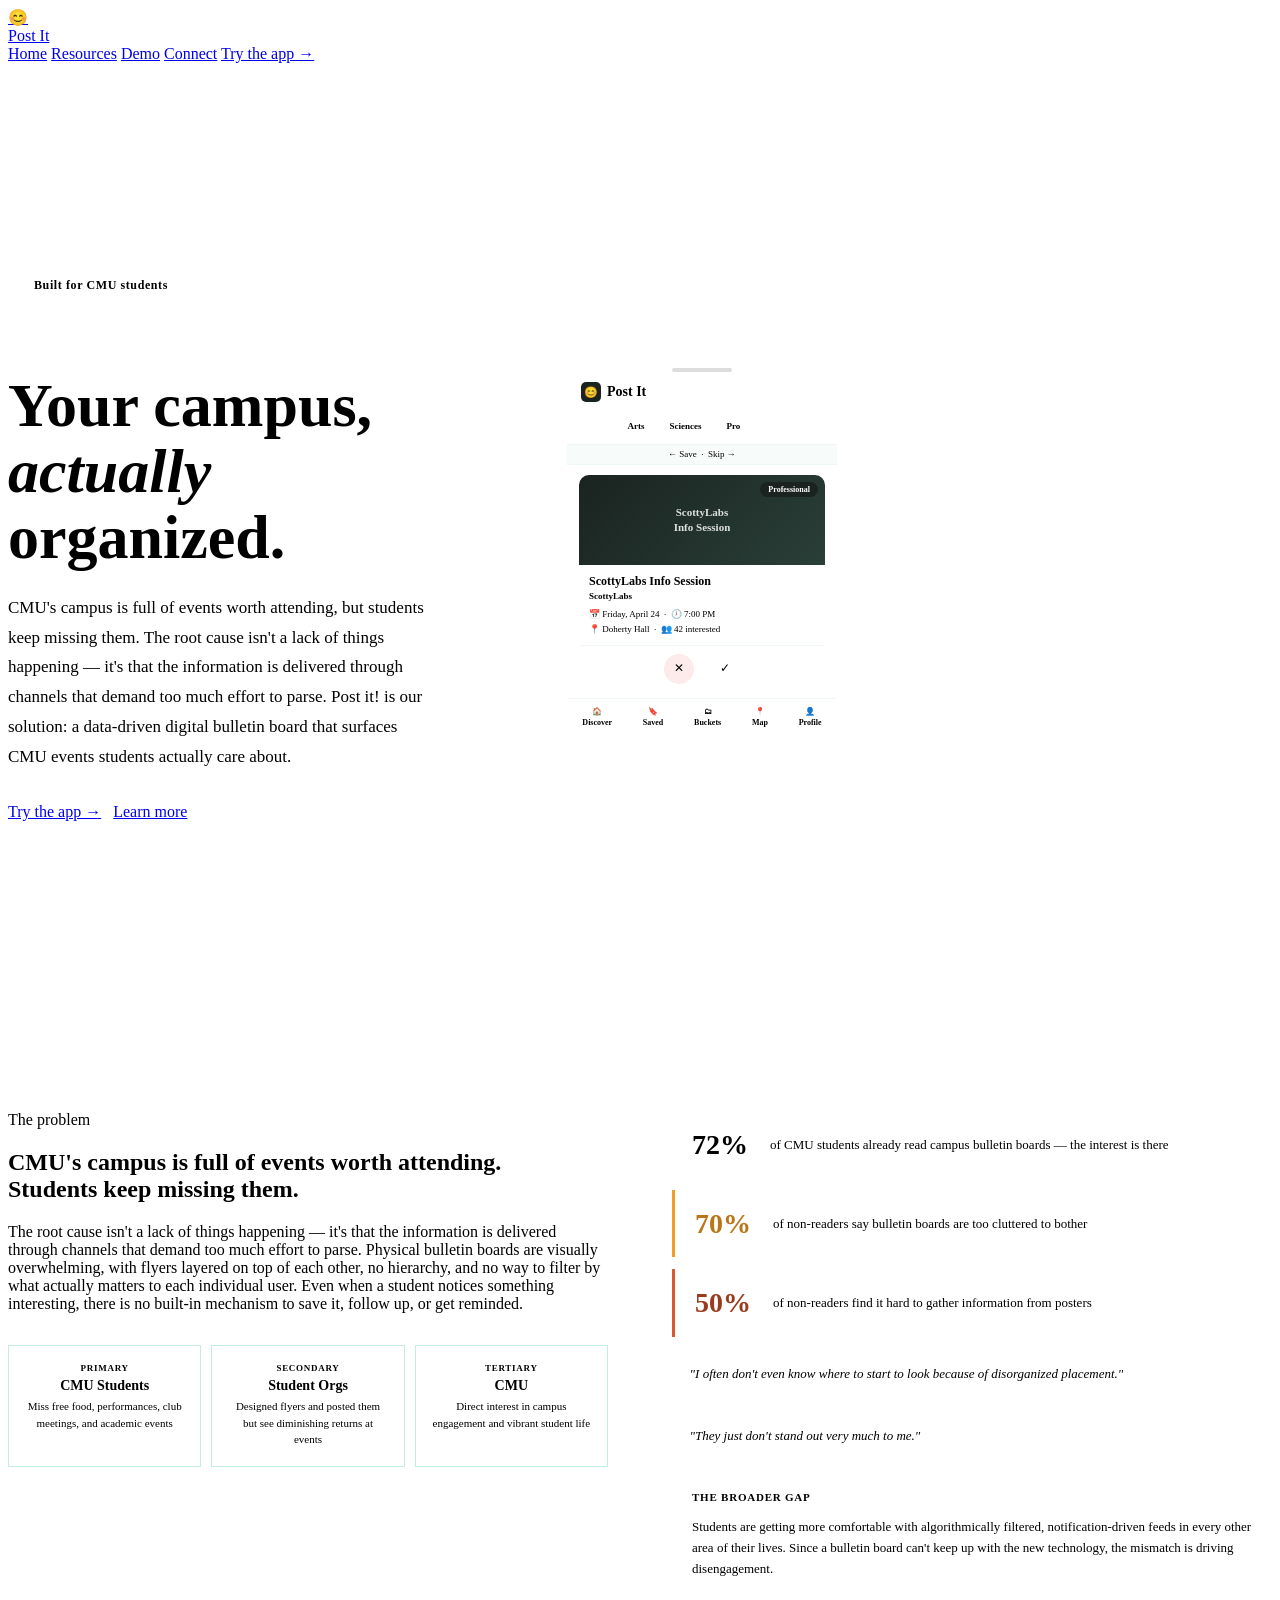
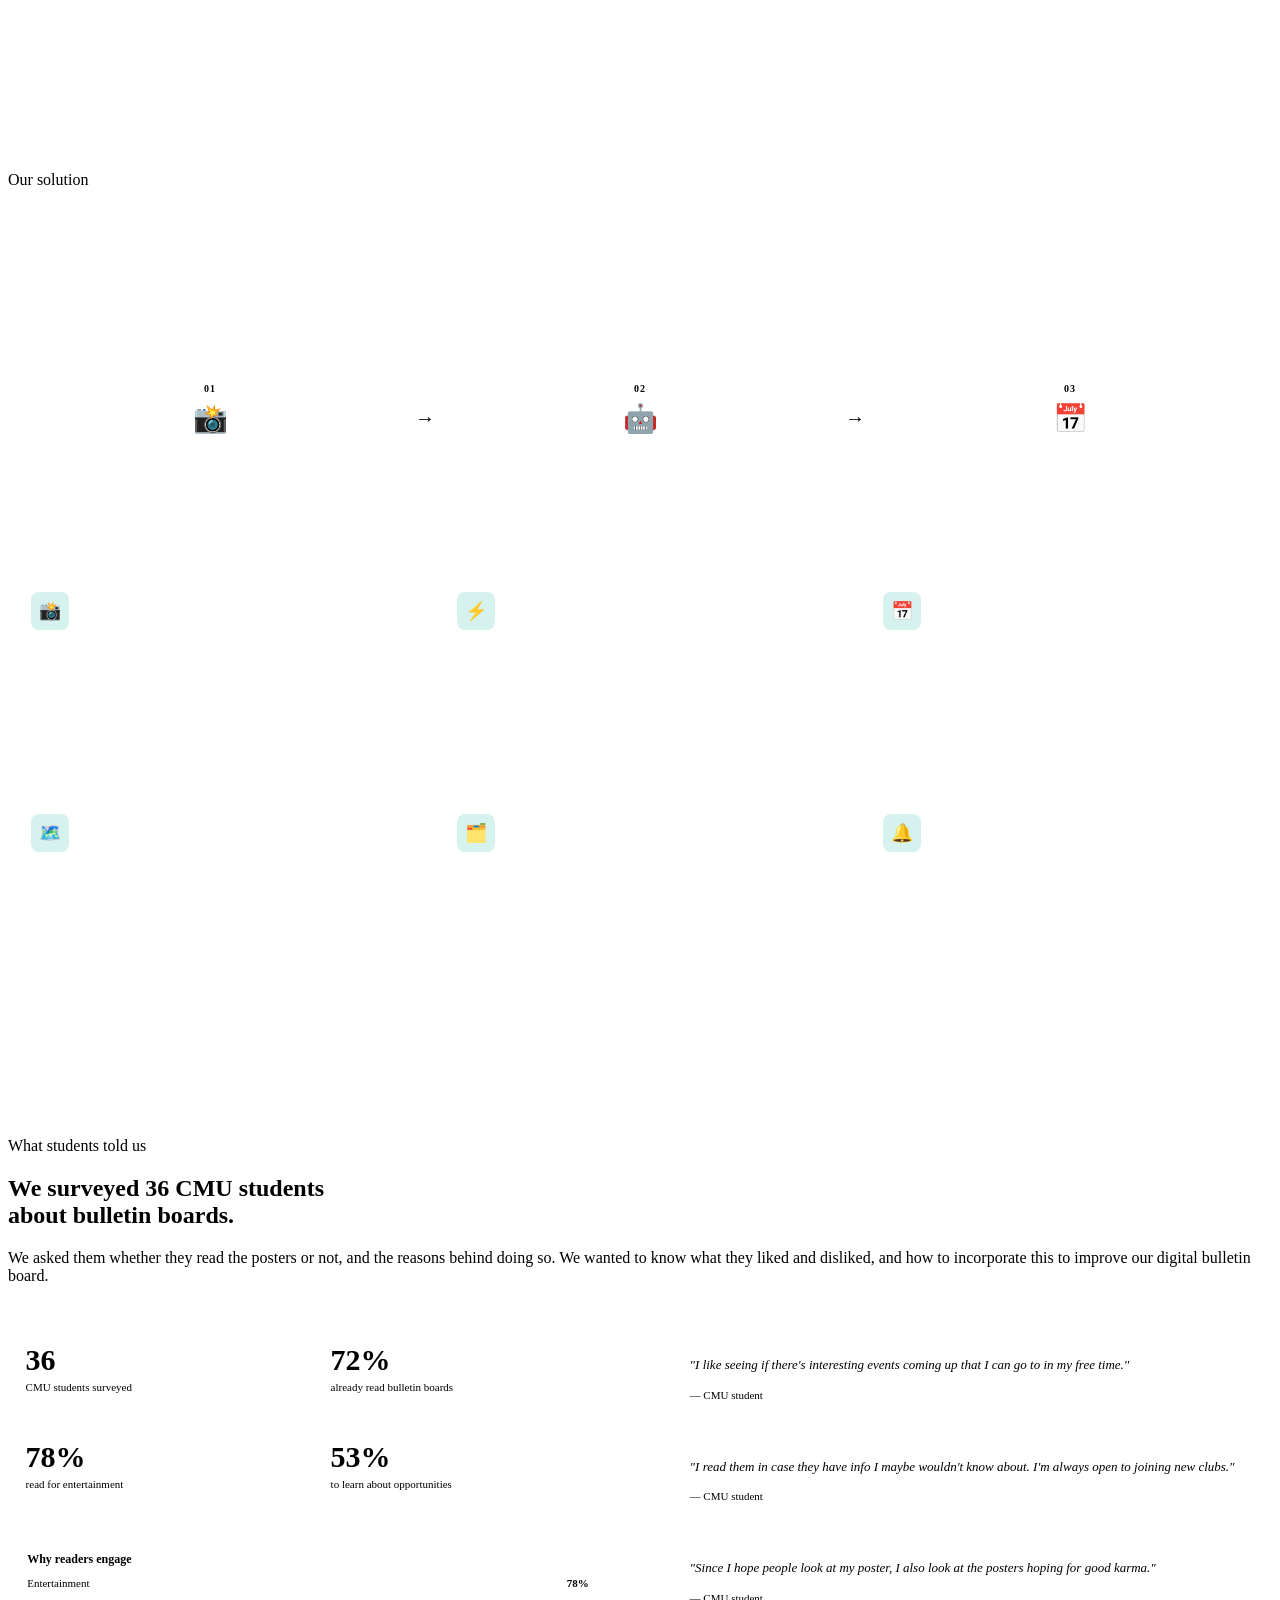
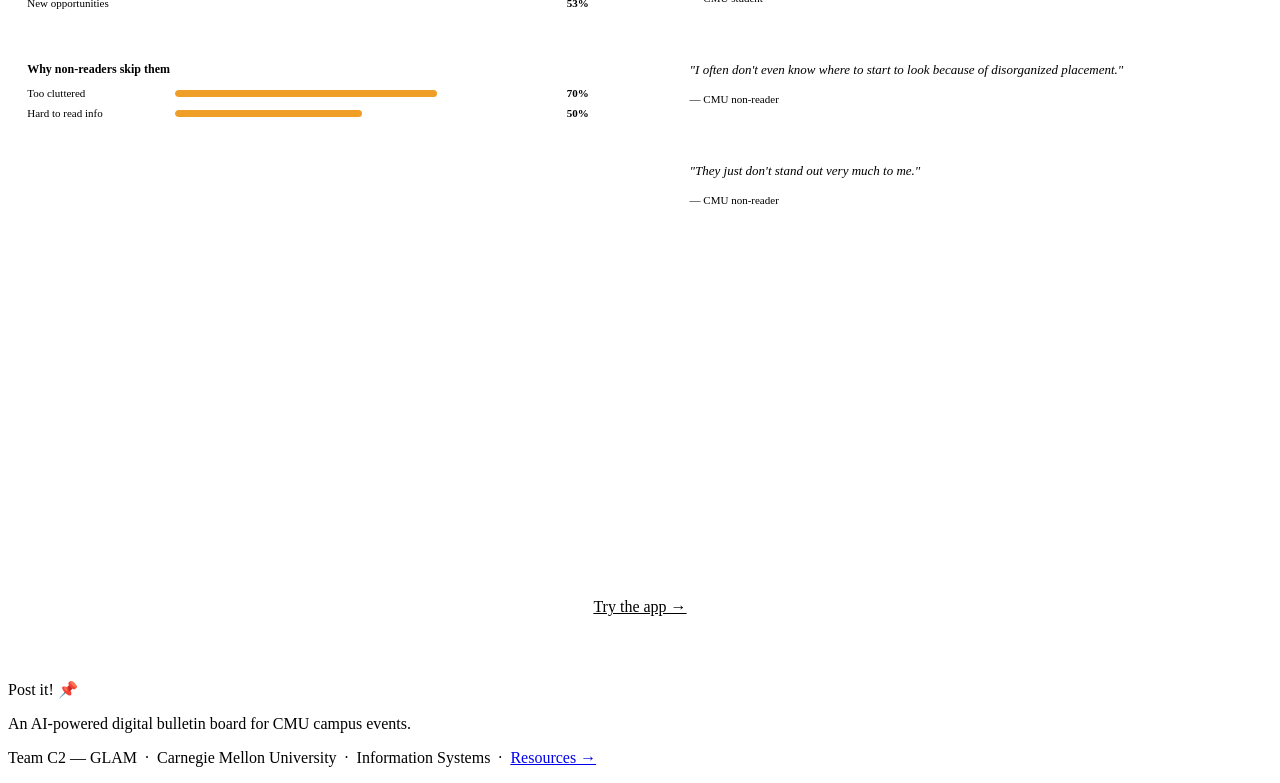
==== index.html @ 8b3ae2ce "Add files via upload" ====
<!DOCTYPE html>
<html lang="en">
<head>
<meta charset="UTF-8">
<meta name="viewport" content="width=device-width, initial-scale=1.0">
<title>Post it! — CMU's AI-Powered Event Board</title>
<link rel="stylesheet" href="css/style.css">
<style>
/* ── HERO ── */
#hero {
  min-height: calc(100vh - 60px);
  display: flex; align-items: center;
  background: var(--white);
  border-bottom: 1px solid var(--border);
  padding: 4rem 0;
}
.hero-layout {
  display: grid;
  grid-template-columns: 1fr 1fr;
  gap: 4rem; align-items: center;
}
.hero-tag {
  display: inline-flex; align-items: center; gap: 7px;
  background: var(--teal-light); color: var(--teal-dark);
  font-size: 12px; font-weight: 600; letter-spacing: 0.05em;
  padding: 5px 13px; border-radius: 20px; margin-bottom: 1.5rem;
}
.hero-tag-dot {
  width: 6px; height: 6px; border-radius: 50%;
  background: var(--teal);
  animation: pulse 2s ease infinite;
}
@keyframes pulse { 0%,100%{opacity:1;transform:scale(1)} 50%{opacity:0.5;transform:scale(0.7)} }
.hero-h1 {
  font-family: 'Fraunces', serif;
  font-size: clamp(38px, 5vw, 62px);
  font-weight: 800; line-height: 1.06;
  color: var(--ink); margin-bottom: 1.4rem;
}
.hero-h1 .accent { color: var(--teal); font-style: italic; }
.hero-desc {
  font-size: 17px; color: var(--ink-light);
  line-height: 1.75; margin-bottom: 2rem; max-width: 420px;
}
.hero-btns { display: flex; gap: 12px; flex-wrap: wrap; }

/* phone mockup */
.hero-phone-wrap { display: flex; justify-content: center; align-items: center; }
.hero-phone {
  width: 270px;
  background: var(--white);
  border-radius: var(--r-phone);
  border: 2px solid var(--border);
  box-shadow: var(--shadow-lg);
  overflow: hidden;
  animation: float 4s ease-in-out infinite;
}
@keyframes float { 0%,100%{transform:translateY(0)} 50%{transform:translateY(-10px)} }
.hp-topbar {
  background: var(--white);
  border-bottom: 1px solid #f0f6f3;
  padding: 12px 14px 0;
}
.hp-notch { width: 60px; height: 4px; background: #ddd; border-radius: 2px; margin: 0 auto 10px; }
.hp-nav { display: flex; align-items: center; justify-content: space-between; padding-bottom: 8px; }
.hp-logo { display: flex; align-items: center; gap: 6px; font-family: 'Fraunces', serif; font-size: 14px; font-weight: 700; color: var(--ink); }
.hp-logo-sq { width: 20px; height: 20px; border-radius: 5px; background: #1a2320; display: flex; align-items: center; justify-content: center; font-size: 11px; }
.hp-create { background: var(--teal); color: #fff; font-size: 9px; font-weight: 700; padding: 4px 9px; border-radius: 6px; }
.hp-cats { display: flex; gap: 5px; padding: 7px 0 9px; overflow: hidden; }
.hp-cat { font-size: 9px; font-weight: 600; padding: 4px 10px; border-radius: 20px; white-space: nowrap; }
.hp-cat.on { background: var(--teal); color: #fff; }
.hp-cat.off { background: var(--white); color: var(--ink-mid); border: 1.5px solid var(--border); }
.hp-swipe-hint { text-align: center; font-size: 9px; color: var(--teal); font-weight: 500; padding: 4px 0 5px; background: #f7fcfa; border-bottom: 1px solid #edf7f3; }
.hp-body { padding: 10px 12px 6px; }
.hp-card {
  border: 1.5px solid var(--teal); border-radius: 10px; overflow: hidden;
}
.hp-card-img {
  height: 90px;
  background: linear-gradient(135deg, #1a2320 0%, #2a3f38 100%);
  display: flex; align-items: center; justify-content: center;
  position: relative;
}
.hp-card-img-text { font-family: 'Fraunces', serif; font-size: 11px; font-weight: 700; color: rgba(255,255,255,0.85); text-align: center; line-height: 1.4; }
.hp-badge { position: absolute; top: 7px; right: 7px; background: #1a2320; color: #fff; font-size: 8px; font-weight: 700; padding: 3px 8px; border-radius: 20px; }
.hp-card-body { padding: 9px 10px; }
.hp-card-title { font-family: 'Fraunces', serif; font-size: 12px; font-weight: 700; color: var(--ink); }
.hp-card-org { font-size: 9px; color: var(--teal); font-weight: 600; margin: 2px 0 6px; }
.hp-card-meta { font-size: 9px; color: var(--ink-light); line-height: 1.6; }
.hp-card-actions { display: flex; justify-content: center; gap: 16px; padding: 8px; border-top: 1px solid #f0f6f3; }
.hp-x { width: 30px; height: 30px; border-radius: 50%; background: #fdeaea; display: flex; align-items: center; justify-content: center; font-size: 12px; }
.hp-check { width: 30px; height: 30px; border-radius: 50%; border: 2px solid var(--teal); display: flex; align-items: center; justify-content: center; font-size: 12px; color: var(--teal); }
.hp-bottom { display: flex; justify-content: space-around; padding: 8px 0 11px; border-top: 1px solid #f0f6f3; }
.hp-nav-item { display: flex; flex-direction: column; align-items: center; gap: 2px; font-size: 8px; font-weight: 600; color: var(--ink-light); }
.hp-nav-item.on { color: var(--teal); }

/* ── PROBLEM SECTION ── */
#problem { background: var(--bg); padding: 5rem 0; border-top: 1px solid var(--border); }
.problem-narrative { display: grid; grid-template-columns: 1fr 1fr; gap: 4rem; align-items: start; }
.problem-text {}
.problem-text .section-sub { margin-bottom: 2rem; }
.problem-visual { display: flex; flex-direction: column; gap: 12px; }
.prob-stat-card {
  background: var(--white); border: 1px solid var(--border);
  border-radius: var(--r-card); padding: 1.1rem 1.25rem;
  display: flex; align-items: center; gap: 14px;
  box-shadow: var(--shadow);
}
.prob-stat-card.warning { border-left: 3px solid #ef9f27; }
.prob-stat-card.danger { border-left: 3px solid #d85a30; }
.prob-stat-card.ok { border-left: 3px solid var(--teal); }
.prob-num { font-family: 'Fraunces', serif; font-size: 28px; font-weight: 800; color: var(--ink); flex-shrink: 0; width: 64px; }
.prob-num.teal { color: var(--teal); }
.prob-num.amber { color: #ba7517; }
.prob-num.coral { color: #993c1d; }
.prob-label { font-size: 13px; color: var(--ink-mid); line-height: 1.5; }
.prob-quote {
  background: var(--teal-light);
  border-left: 3px solid var(--teal);
  border-radius: 0 var(--r-md) var(--r-md) 0;
  padding: 0.9rem 1.1rem;
  font-size: 13px; color: var(--teal-deeper);
  font-style: italic; line-height: 1.65;
}
.stakeholders { display: grid; grid-template-columns: repeat(3,1fr); gap: 10px; margin-top: 2.5rem; }
.stk-card {
  background: var(--teal-light); border: 1px solid #c3ede0;
  border-radius: var(--r-card); padding: 1.1rem 1rem; text-align: center;
}
.stk-label { font-size: 9px; font-weight: 700; text-transform: uppercase; letter-spacing: 0.08em; color: var(--teal); margin-bottom: 5px; }
.stk-name { font-family: 'Fraunces', serif; font-size: 14px; font-weight: 700; color: var(--teal-dark); margin-bottom: 4px; }
.stk-desc { font-size: 11px; color: var(--ink-light); line-height: 1.5; }

/* how it works flow */
.how-flow {
  display: flex; align-items: flex-start; gap: 0;
  margin: 2.5rem 0 2rem;
  background: rgba(255,255,255,0.06);
  border: 1px solid rgba(255,255,255,0.1);
  border-radius: var(--r-card); overflow: hidden;
}
.how-step {
  flex: 1; padding: 1.5rem 1.25rem; text-align: center;
}
.how-step-num {
  font-size: 10px; font-weight: 700; letter-spacing: 0.1em;
  color: var(--teal-mid); margin-bottom: 8px;
}
.how-step-icon { font-size: 28px; margin-bottom: 8px; }
.how-step-title {
  font-family: 'Fraunces', serif; font-size: 14px;
  font-weight: 700; color: #fff; margin-bottom: 6px;
}
.how-step-desc { font-size: 12px; color: rgba(255,255,255,0.45); line-height: 1.6; }
.how-arrow {
  font-size: 20px; color: var(--teal-mid);
  display: flex; align-items: center; padding: 0 4px;
  margin-top: 3rem;
}


#solution { background: var(--ink); padding: 5rem 0; }
#solution .section-title { color: #fff; }
#solution .section-sub { color: rgba(255,255,255,0.5); }
#solution .eyebrow { color: var(--teal-mid); }
#solution .eyebrow-pip { background: var(--teal-mid); }
.features-grid { display: grid; grid-template-columns: repeat(3,1fr); gap: 14px; margin-top: 2.5rem; }
.feat-card {
  background: rgba(255,255,255,0.05);
  border: 1px solid rgba(255,255,255,0.09);
  border-radius: var(--r-card); padding: 1.4rem;
  transition: background 0.2s, border-color 0.2s;
}
.feat-card:hover { background: rgba(24,181,160,0.1); border-color: rgba(24,181,160,0.35); }
.feat-icon {
  width: 38px; height: 38px; border-radius: 8px;
  background: rgba(24,181,160,0.18);
  display: flex; align-items: center; justify-content: center;
  margin-bottom: 1rem; font-size: 18px;
}
.feat-card h3 { font-family: 'Fraunces', serif; font-size: 15px; font-weight: 700; color: #fff; margin-bottom: 6px; }
.feat-card p { font-size: 13px; color: rgba(255,255,255,0.45); line-height: 1.65; }

/* ── SURVEY SECTION ── */
#survey { background: var(--white); padding: 5rem 0; border-top: 1px solid var(--border); }
.survey-grid { display: grid; grid-template-columns: 1fr 1fr; gap: 4rem; align-items: start; }
.stat-grid { display: grid; grid-template-columns: 1fr 1fr; gap: 10px; margin-bottom: 1.5rem; }
.s-stat { background: var(--bg); border-radius: var(--r-card); padding: 1.1rem; border: 1px solid var(--border); }
.s-stat-num { font-family: 'Fraunces', serif; font-size: 30px; font-weight: 800; color: var(--teal); }
.s-stat-label { font-size: 11px; color: var(--ink-light); margin-top: 3px; line-height: 1.4; }
.bar-block { background: var(--white); border: 1px solid var(--border); border-radius: var(--r-card); padding: 1.1rem 1.2rem; margin-bottom: 10px; }
.bar-title { font-size: 12px; font-weight: 600; color: var(--ink); margin-bottom: 10px; }
.bar-row { display: flex; align-items: center; gap: 8px; margin-bottom: 8px; }
.bar-label { font-size: 11px; color: var(--ink-mid); width: 140px; flex-shrink: 0; }
.bar-track { flex: 1; height: 7px; background: var(--bg); border-radius: 4px; overflow: hidden; }
.bar-fill { height: 100%; background: var(--teal); border-radius: 4px; }
.bar-fill.amber { background: #ef9f27; }
.bar-pct { font-size: 11px; font-weight: 600; color: var(--ink); width: 32px; text-align: right; }
.survey-quotes { display: flex; flex-direction: column; gap: 10px; }
.sq { background: var(--bg); border-radius: var(--r-card); padding: 1rem 1.1rem; border: 1px solid var(--border); }
.sq p { font-size: 13px; color: var(--ink-mid); line-height: 1.65; font-style: italic; }
.sq cite { display: block; margin-top: 6px; font-size: 11px; color: var(--ink-light); font-style: normal; }

/* ── GOAL SECTION ── */
#goal { background: var(--teal); padding: 4rem 0; }
#goal .section-title { color: #fff; }
#goal p { font-size: 17px; color: rgba(255,255,255,0.8); line-height: 1.75; max-width: 620px; margin: 0 auto; text-align: center; }
#goal .eyebrow { color: rgba(255,255,255,0.6); }
#goal .eyebrow-pip { background: rgba(255,255,255,0.6); }
.goal-inner { text-align: center; }
.goal-inner .section-title { margin-bottom: 16px; }

@media (max-width: 768px) {
  .hero-layout, .problem-narrative, .survey-grid { grid-template-columns: 1fr; }
  .features-grid { grid-template-columns: 1fr 1fr; }
  .stakeholders { grid-template-columns: 1fr; }
  .hero-phone-wrap { display: none; }
}
</style>
</head>
<body>

<nav>
  <a href="index.html" class="nav-brand">
    <div class="nav-logo">😊</div>
    Post It
  </a>
  <div class="nav-links">
    <a href="index.html">Home</a>
    <a href="resources.html">Resources</a>
    <a href="demo.html">Demo</a>
    <a href="connect.html">Connect</a>
    <a href="demo.html" class="nav-cta">Try the app →</a>
  </div>
</nav>

<!-- HERO -->
<section id="hero">
  <div class="container">
    <div class="hero-layout">
      <div class="reveal">
        <div class="hero-tag"><div class="hero-tag-dot"></div>Built for CMU students</div>
        <h1 class="hero-h1">Your campus,<br><span class="accent">actually</span><br>organized.</h1>
        <p class="hero-desc">CMU's campus is full of events worth attending, but students keep missing them. The root cause isn't a lack of things happening — it's that the information is delivered through channels that demand too much effort to parse. Post it! is our solution: a data-driven digital bulletin board that surfaces CMU events students actually care about.</p>
        <div class="hero-btns">
          <a href="demo.html" class="btn-primary">Try the app →</a>
          <a href="#problem" class="btn-secondary">Learn more</a>
        </div>
      </div>
      <div class="hero-phone-wrap reveal">
        <div class="hero-phone">
          <div class="hp-topbar">
            <div class="hp-notch"></div>
            <div class="hp-nav">
              <div class="hp-logo"><div class="hp-logo-sq">😊</div>Post It</div>
              <div class="hp-create">+ Create</div>
            </div>
            <div class="hp-cats">
              <div class="hp-cat on">All</div>
              <div class="hp-cat off">Arts</div>
              <div class="hp-cat off">Sciences</div>
              <div class="hp-cat off">Pro</div>
            </div>
          </div>
          <div class="hp-swipe-hint">← Save &nbsp;·&nbsp; Skip →</div>
          <div class="hp-body">
            <div class="hp-card">
              <div class="hp-card-img">
                <div class="hp-card-img-text">ScottyLabs<br>Info Session</div>
                <div class="hp-badge">Professional</div>
              </div>
              <div class="hp-card-body">
                <div class="hp-card-title">ScottyLabs Info Session</div>
                <div class="hp-card-org">ScottyLabs</div>
                <div class="hp-card-meta">📅 Friday, April 24 &nbsp;·&nbsp; 🕖 7:00 PM<br>📍 Doherty Hall &nbsp;·&nbsp; 👥 42 interested</div>
              </div>
              <div class="hp-card-actions">
                <div class="hp-x">✕</div>
                <div class="hp-check">✓</div>
              </div>
            </div>
          </div>
          <div class="hp-bottom">
            <div class="hp-nav-item on">🏠<span>Discover</span></div>
            <div class="hp-nav-item">🔖<span>Saved</span></div>
            <div class="hp-nav-item">🗂<span>Buckets</span></div>
            <div class="hp-nav-item">📍<span>Map</span></div>
            <div class="hp-nav-item">👤<span>Profile</span></div>
          </div>
        </div>
      </div>
    </div>
  </div>
</section>

<!-- PROBLEM -->
<section id="problem">
  <div class="container">
    <div class="problem-narrative reveal">
      <div class="problem-text">
        <div class="eyebrow"><div class="eyebrow-pip"></div>The problem</div>
        <h2 class="section-title">CMU's campus is full of events worth attending.<br>Students keep missing them.</h2>
        <p class="section-sub">The root cause isn't a lack of things happening — it's that the information is delivered through channels that demand too much effort to parse. Physical bulletin boards are visually overwhelming, with flyers layered on top of each other, no hierarchy, and no way to filter by what actually matters to each individual user. Even when a student notices something interesting, there is no built-in mechanism to save it, follow up, or get reminded.</p>
        <div class="stakeholders" style="margin-top:2rem">
          <div class="stk-card">
            <div class="stk-label">Primary</div>
            <div class="stk-name">CMU Students</div>
            <div class="stk-desc">Miss free food, performances, club meetings, and academic events</div>
          </div>
          <div class="stk-card">
            <div class="stk-label">Secondary</div>
            <div class="stk-name">Student Orgs</div>
            <div class="stk-desc">Designed flyers and posted them but see diminishing returns at events</div>
          </div>
          <div class="stk-card">
            <div class="stk-label">Tertiary</div>
            <div class="stk-name">CMU</div>
            <div class="stk-desc">Direct interest in campus engagement and vibrant student life</div>
          </div>
        </div>
      </div>
      <div class="problem-visual">
        <div class="prob-stat-card ok">
          <div class="prob-num teal">72%</div>
          <div class="prob-label">of CMU students already read campus bulletin boards — the interest is there</div>
        </div>
        <div class="prob-stat-card warning">
          <div class="prob-num amber">70%</div>
          <div class="prob-label">of non-readers say bulletin boards are too cluttered to bother</div>
        </div>
        <div class="prob-stat-card danger">
          <div class="prob-num coral">50%</div>
          <div class="prob-label">of non-readers find it hard to gather information from posters</div>
        </div>
        <div class="prob-quote">"I often don't even know where to start to look because of disorganized placement."</div>
        <div class="prob-quote">"They just don't stand out very much to me."</div>
        <div style="background:var(--white);border:1px solid var(--border);border-radius:var(--r-card);padding:1.1rem 1.25rem;box-shadow:var(--shadow)">
          <div style="font-size:11px;font-weight:600;text-transform:uppercase;letter-spacing:0.07em;color:var(--teal);margin-bottom:8px">The broader gap</div>
          <p style="font-size:13px;color:var(--ink-mid);line-height:1.65">Students are getting more comfortable with algorithmically filtered, notification-driven feeds in every other area of their lives. Since a bulletin board can't keep up with the new technology, the mismatch is driving disengagement.</p>
        </div>
      </div>
    </div>
  </div>
</section>

<!-- SOLUTION -->
<section id="solution">
  <div class="container">
    <div class="reveal">
      <div class="eyebrow"><div class="eyebrow-pip"></div>Our solution</div>
      <h2 class="section-title">A data-driven digital bulletin board<br>that bridges the gap.</h2>
      <p class="section-sub">Anyone can photograph a physical flyer or create a post in the app, and our AI extracts the key details automatically. Students can browse a filterable feed, save events, and sync everything to their Google Calendar. The information that was always there finally reaches the people who wanted it.</p>
    </div>

    <!-- HOW IT WORKS FLOW -->
    <div class="how-flow reveal">
      <div class="how-step">
        <div class="how-step-num">01</div>
        <div class="how-step-icon">📸</div>
        <div class="how-step-title">Photograph or post</div>
        <div class="how-step-desc">Anyone photographs a physical flyer or creates a post directly in the app</div>
      </div>
      <div class="how-arrow">→</div>
      <div class="how-step">
        <div class="how-step-num">02</div>
        <div class="how-step-icon">🤖</div>
        <div class="how-step-title">AI extracts details</div>
        <div class="how-step-desc">Event name, date, time, location, and tags like free food, arts, or academic — extracted automatically</div>
      </div>
      <div class="how-arrow">→</div>
      <div class="how-step">
        <div class="how-step-num">03</div>
        <div class="how-step-icon">📅</div>
        <div class="how-step-title">Browse, save & sync</div>
        <div class="how-step-desc">Students filter the feed, save events they care about, and sync to Google Calendar with reminders</div>
      </div>
    </div>

    <div class="features-grid reveal">
      <div class="feat-card">
        <div class="feat-icon">📸</div>
        <h3>Photograph any flyer</h3>
        <p>Snap a photo of any physical flyer. AI extracts the event name, date, time, location, and auto-tags it with categories like free food, arts, or academic.</p>
      </div>
      <div class="feat-card">
        <div class="feat-icon">⚡</div>
        <h3>Filterable feed</h3>
        <p>Browse clean standardized cards or original flyers. Filter by category, search by club name or hashtag, swipe to save.</p>
      </div>
      <div class="feat-card">
        <div class="feat-icon">📅</div>
        <h3>Google Calendar sync</h3>
        <p>Connect your Google Calendar and set personalized reminders — one week out, a few days before, or the morning of the event.</p>
      </div>
      <div class="feat-card">
        <div class="feat-icon">🗺️</div>
        <h3>Live campus map</h3>
        <p>See events plotted across CMU's campus in real time. Find what's happening near you right now or plan your week ahead.</p>
      </div>
      <div class="feat-card">
        <div class="feat-icon">🗂️</div>
        <h3>Event buckets</h3>
        <p>Create collaborative playlists of events and invite friends. When anyone in the bucket confirms, it shows up for everyone.</p>
      </div>
      <div class="feat-card">
        <div class="feat-icon">🔔</div>
        <h3>Follow organizations</h3>
        <p>Follow your favorite clubs and get notified every time they post a new event. Never miss an interest meeting again.</p>
      </div>
    </div>
  </div>
</section>

<!-- SURVEY -->
<section id="survey">
  <div class="container">
    <div class="reveal">
      <div class="eyebrow"><div class="eyebrow-pip"></div>What students told us</div>
      <h2 class="section-title">We surveyed 36 CMU students<br>about bulletin boards.</h2>
      <p class="section-sub" style="margin-bottom:2.5rem">We asked them whether they read the posters or not, and the reasons behind doing so. We wanted to know what they liked and disliked, and how to incorporate this to improve our digital bulletin board.</p>
    </div>
    <div class="survey-grid reveal">
      <div>
        <div class="stat-grid">
          <div class="s-stat"><div class="s-stat-num">36</div><div class="s-stat-label">CMU students surveyed</div></div>
          <div class="s-stat"><div class="s-stat-num">72%</div><div class="s-stat-label">already read bulletin boards</div></div>
          <div class="s-stat"><div class="s-stat-num">78%</div><div class="s-stat-label">read for entertainment</div></div>
          <div class="s-stat"><div class="s-stat-num">53%</div><div class="s-stat-label">to learn about opportunities</div></div>
        </div>
        <div class="bar-block">
          <div class="bar-title">Why readers engage</div>
          <div class="bar-row"><span class="bar-label">Entertainment</span><div class="bar-track"><div class="bar-fill" style="width:78%"></div></div><span class="bar-pct">78%</span></div>
          <div class="bar-row"><span class="bar-label">New opportunities</span><div class="bar-track"><div class="bar-fill" style="width:53%"></div></div><span class="bar-pct">53%</span></div>
        </div>
        <div class="bar-block">
          <div class="bar-title">Why non-readers skip them</div>
          <div class="bar-row"><span class="bar-label">Too cluttered</span><div class="bar-track"><div class="bar-fill amber" style="width:70%"></div></div><span class="bar-pct">70%</span></div>
          <div class="bar-row"><span class="bar-label">Hard to read info</span><div class="bar-track"><div class="bar-fill amber" style="width:50%"></div></div><span class="bar-pct">50%</span></div>
        </div>
      </div>
      <div class="survey-quotes">
        <div class="sq"><p>"I like seeing if there's interesting events coming up that I can go to in my free time."</p><cite>— CMU student</cite></div>
        <div class="sq"><p>"I read them in case they have info I maybe wouldn't know about. I'm always open to joining new clubs."</p><cite>— CMU student</cite></div>
        <div class="sq"><p>"Since I hope people look at my poster, I also look at the posters hoping for good karma."</p><cite>— CMU student</cite></div>
        <div class="sq"><p>"I often don't even know where to start to look because of disorganized placement."</p><cite>— CMU non-reader</cite></div>
        <div class="sq"><p>"They just don't stand out very much to me."</p><cite>— CMU non-reader</cite></div>
      </div>
    </div>
  </div>
</section>

<!-- GOAL -->
<section id="goal">
  <div class="container">
    <div class="goal-inner reveal">
      <div class="eyebrow" style="justify-content:center"><div class="eyebrow-pip"></div>The goal</div>
      <h2 class="section-title" style="color:#fff">Building a campus that feels alive.</h2>
      <p>By understanding why students miss events they would have loved, and removing the friction that stands between curiosity and showing up, Post it! aims to do more than digitize a bulletin board. Our goal is to make campus feel smaller and more connected — one event at a time. Let's post it into a community worth being part of.</p>
      <div style="margin-top:2rem">
        <a href="demo.html" class="btn-primary" style="background:#fff;color:var(--teal-dark);">Try the app →</a>
      </div>
    </div>
  </div>
</section>

<footer>
  <div class="foot-brand">Post it! 📌</div>
  <p>An AI-powered digital bulletin board for CMU campus events.</p>
  <p style="margin-top:6px">Team C2 — GLAM &nbsp;·&nbsp; Carnegie Mellon University &nbsp;·&nbsp; Information Systems &nbsp;·&nbsp; <a href="resources.html">Resources →</a></p>
</footer>

<script src="js/main.js"></script>
</body>
</html>
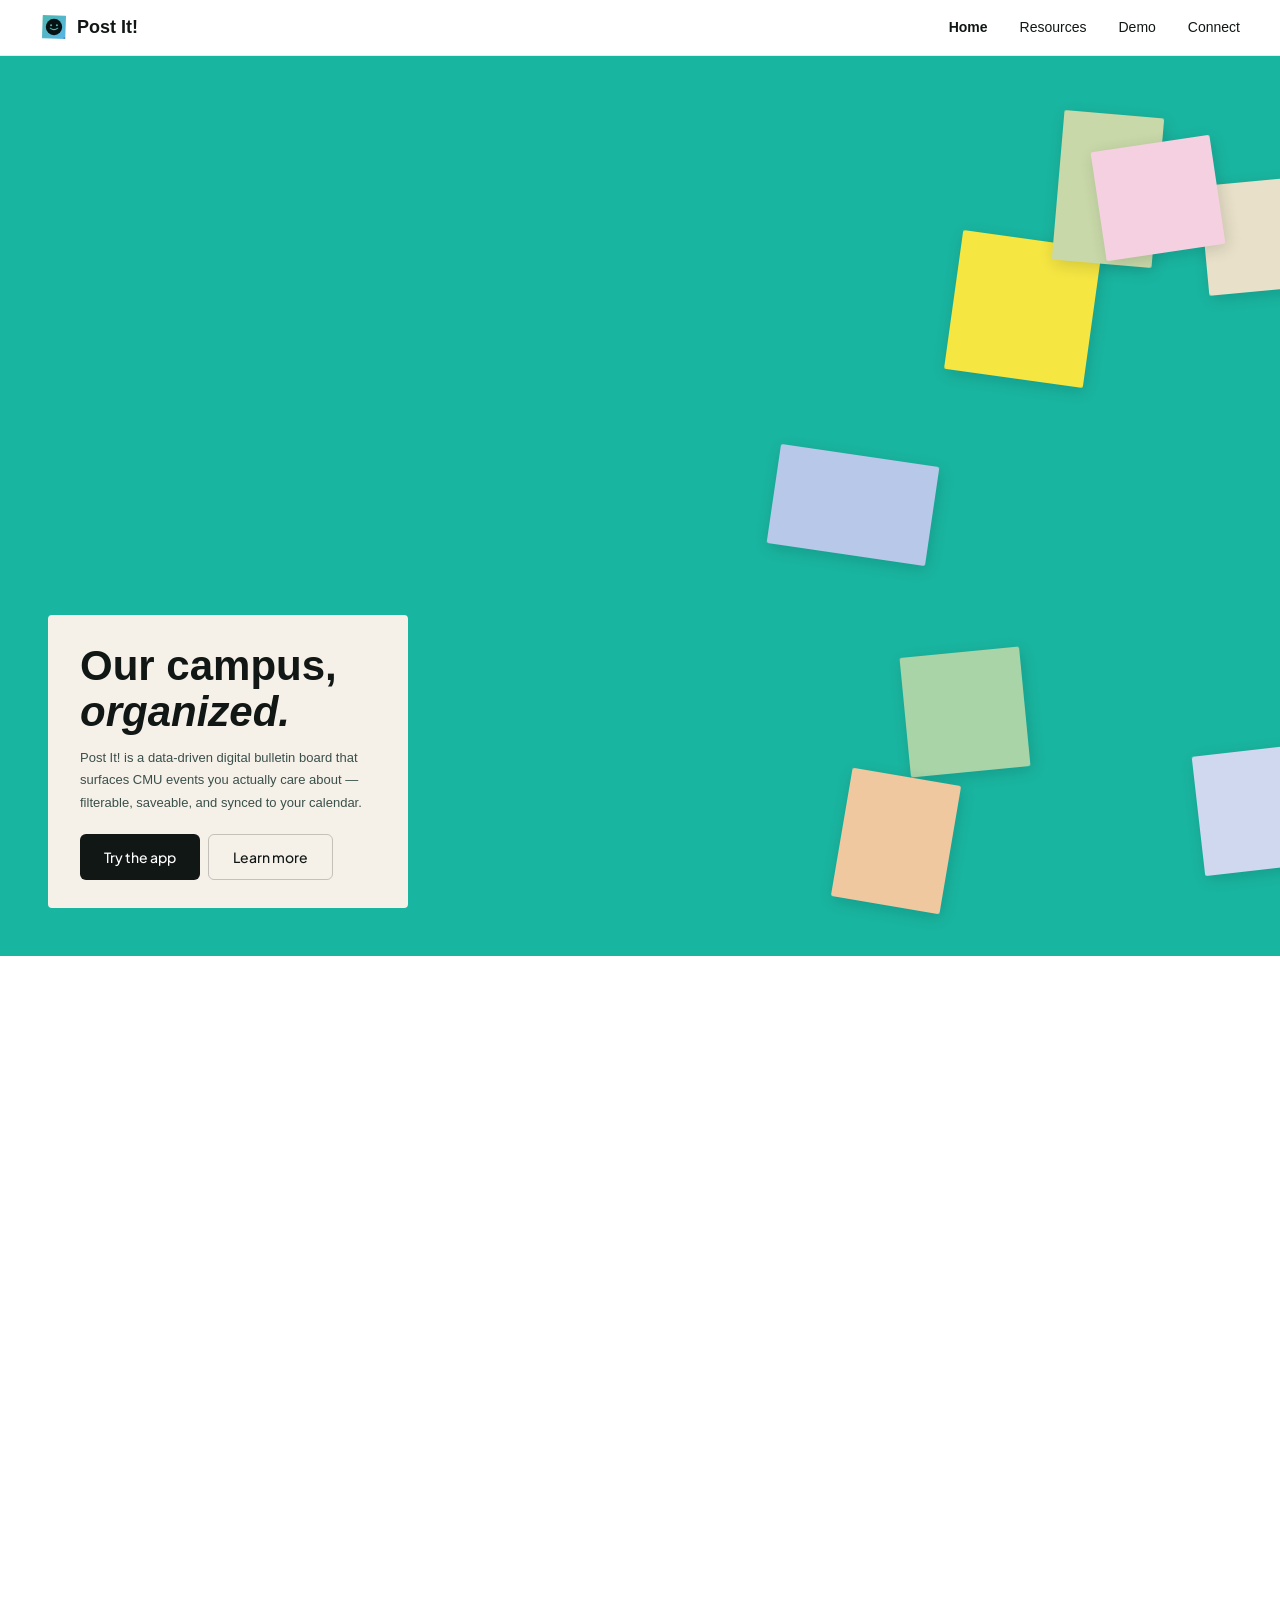
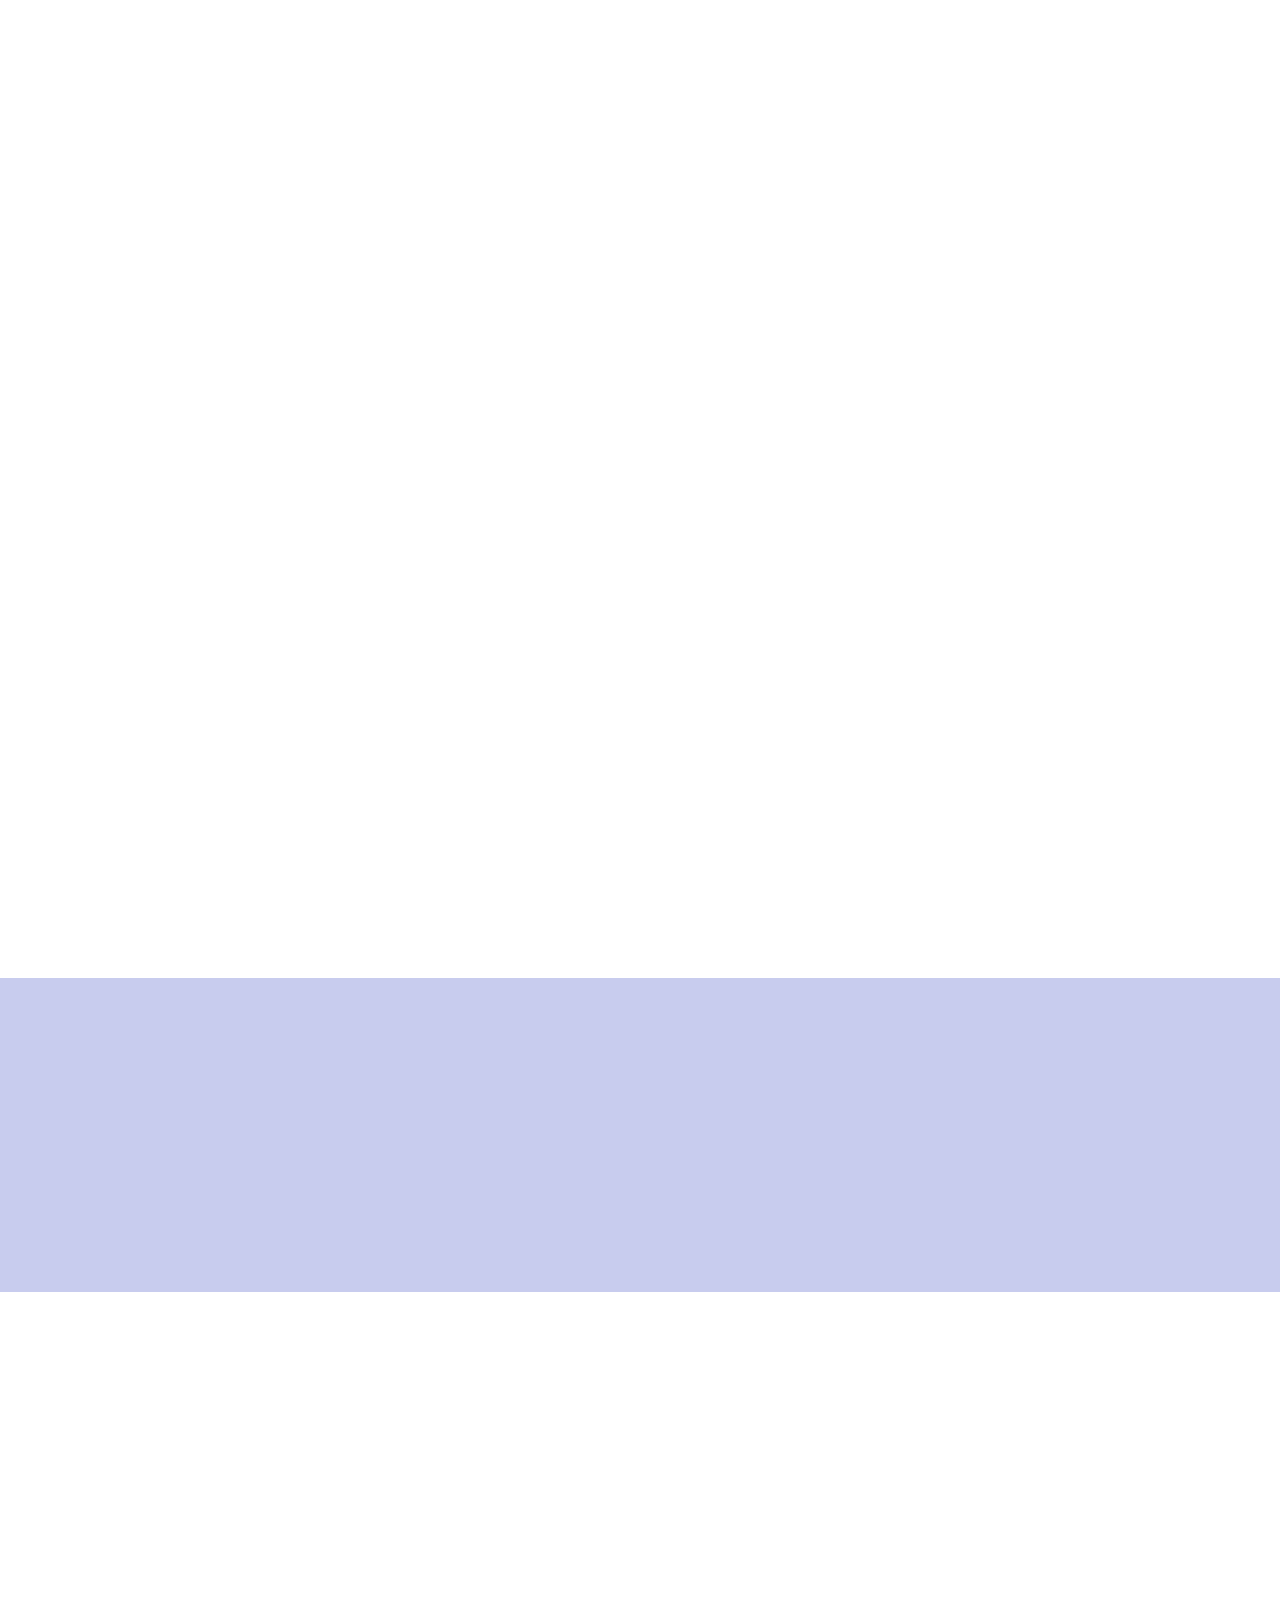
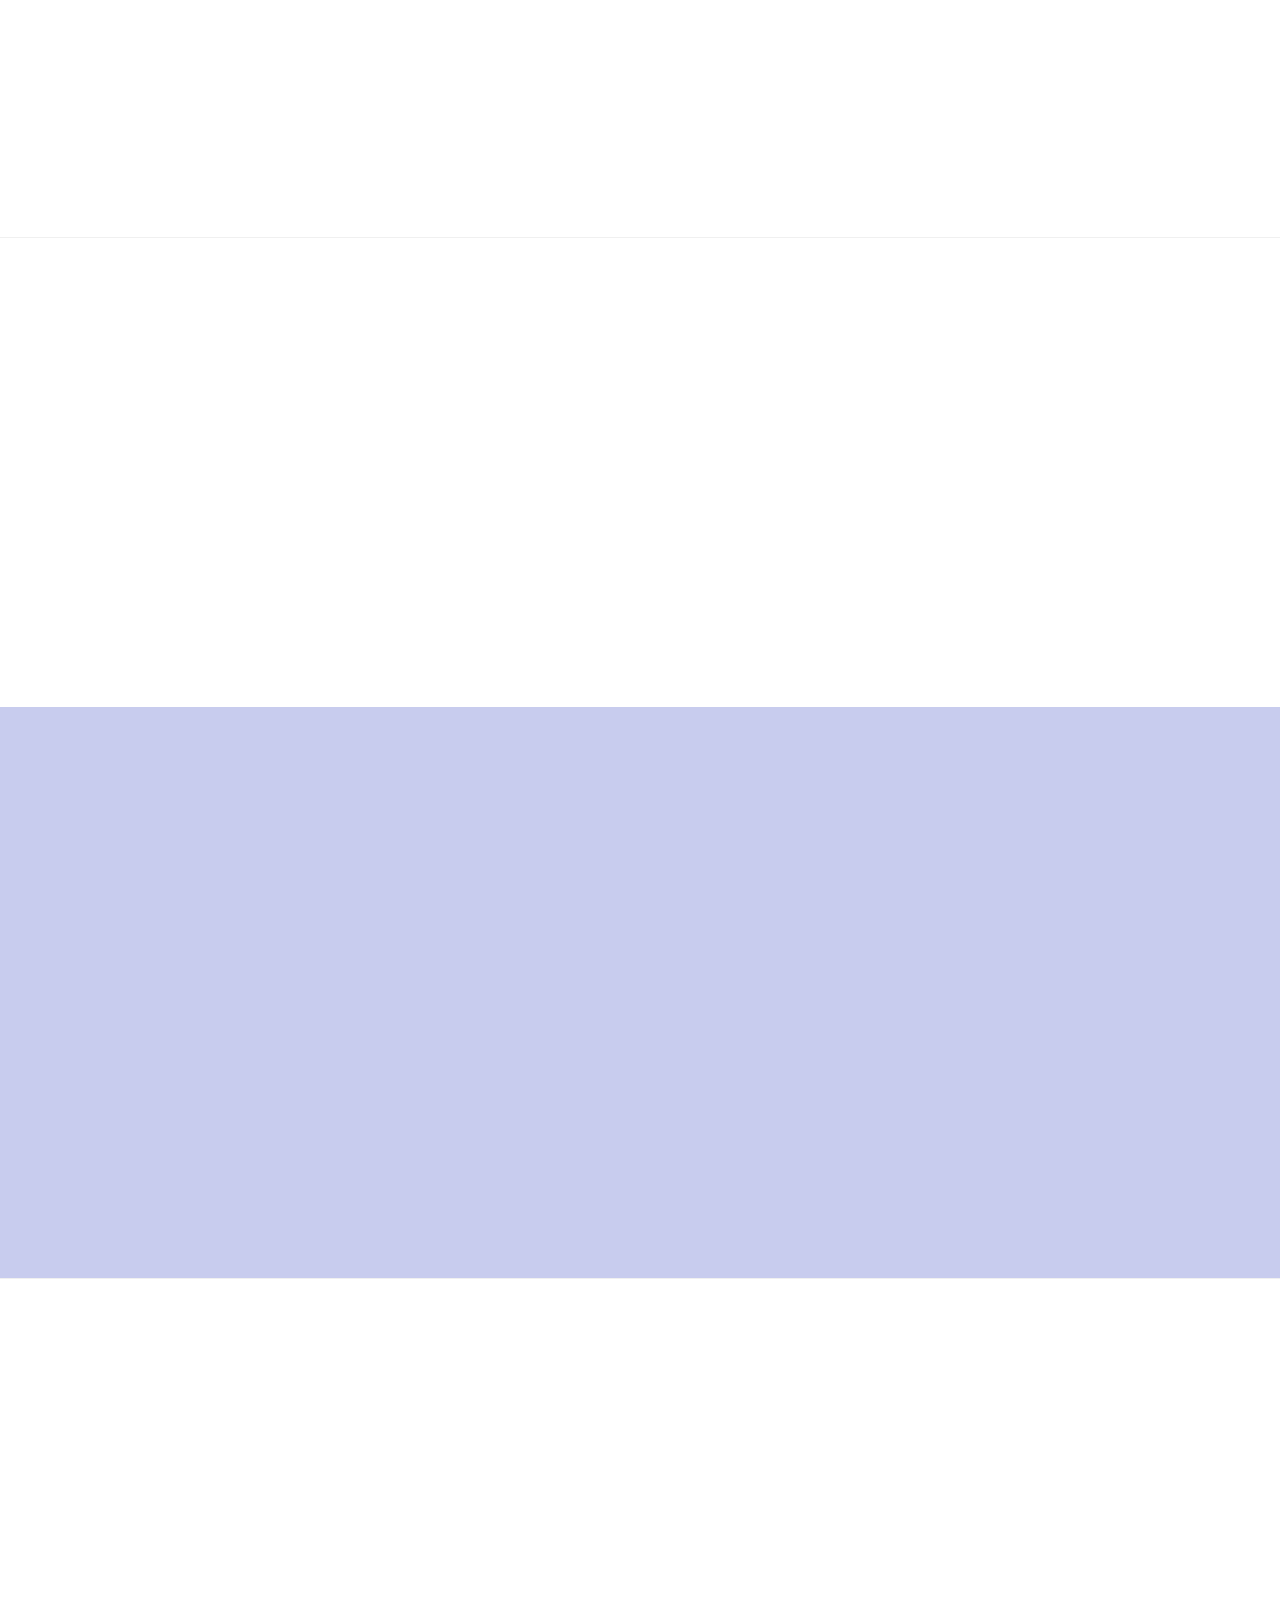
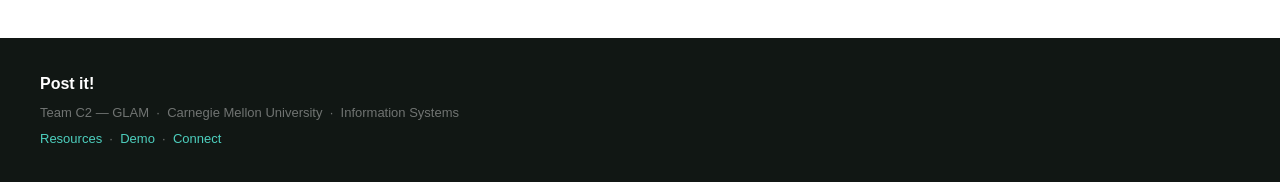
==== commit cd37dae8: "Add files via upload" ====
--- a/index.html
+++ b/index.html
@@ -3,218 +3,146 @@
 <head>
 <meta charset="UTF-8">
 <meta name="viewport" content="width=device-width, initial-scale=1.0">
-<title>Post it! — CMU's AI-Powered Event Board</title>
+<title>Post it! — CMU's Data-Driven Event Board</title>
 <link rel="stylesheet" href="css/style.css">
 <style>
-/* ── HERO ── */
+
+/* ── HERO — sticky scroll-lock ── */
+#hero-wrapper {
+  /* tall enough to give scroll room while hero is pinned */
+  height: 200vh;
+  position: relative;
+}
 #hero {
-  min-height: calc(100vh - 60px);
-  display: flex; align-items: center;
-  background: var(--white);
-  border-bottom: 1px solid var(--border);
-  padding: 4rem 0;
-}
-.hero-layout {
-  display: grid;
-  grid-template-columns: 1fr 1fr;
-  gap: 4rem; align-items: center;
-}
-.hero-tag {
-  display: inline-flex; align-items: center; gap: 7px;
-  background: var(--teal-light); color: var(--teal-dark);
-  font-size: 12px; font-weight: 600; letter-spacing: 0.05em;
-  padding: 5px 13px; border-radius: 20px; margin-bottom: 1.5rem;
-}
-.hero-tag-dot {
-  width: 6px; height: 6px; border-radius: 50%;
+  height: 100vh;
   background: var(--teal);
-  animation: pulse 2s ease infinite;
-}
-@keyframes pulse { 0%,100%{opacity:1;transform:scale(1)} 50%{opacity:0.5;transform:scale(0.7)} }
-.hero-h1 {
-  font-family: 'Fraunces', serif;
-  font-size: clamp(38px, 5vw, 62px);
-  font-weight: 800; line-height: 1.06;
-  color: var(--ink); margin-bottom: 1.4rem;
-}
-.hero-h1 .accent { color: var(--teal); font-style: italic; }
-.hero-desc {
-  font-size: 17px; color: var(--ink-light);
-  line-height: 1.75; margin-bottom: 2rem; max-width: 420px;
-}
-.hero-btns { display: flex; gap: 12px; flex-wrap: wrap; }
-
-/* phone mockup */
-.hero-phone-wrap { display: flex; justify-content: center; align-items: center; }
-.hero-phone {
-  width: 270px;
-  background: var(--white);
-  border-radius: var(--r-phone);
-  border: 2px solid var(--border);
-  box-shadow: var(--shadow-lg);
+  position: sticky; top: 0;
   overflow: hidden;
-  animation: float 4s ease-in-out infinite;
-}
-@keyframes float { 0%,100%{transform:translateY(0)} 50%{transform:translateY(-10px)} }
-.hp-topbar {
-  background: var(--white);
-  border-bottom: 1px solid #f0f6f3;
-  padding: 12px 14px 0;
-}
-.hp-notch { width: 60px; height: 4px; background: #ddd; border-radius: 2px; margin: 0 auto 10px; }
-.hp-nav { display: flex; align-items: center; justify-content: space-between; padding-bottom: 8px; }
-.hp-logo { display: flex; align-items: center; gap: 6px; font-family: 'Fraunces', serif; font-size: 14px; font-weight: 700; color: var(--ink); }
-.hp-logo-sq { width: 20px; height: 20px; border-radius: 5px; background: #1a2320; display: flex; align-items: center; justify-content: center; font-size: 11px; }
-.hp-create { background: var(--teal); color: #fff; font-size: 9px; font-weight: 700; padding: 4px 9px; border-radius: 6px; }
-.hp-cats { display: flex; gap: 5px; padding: 7px 0 9px; overflow: hidden; }
-.hp-cat { font-size: 9px; font-weight: 600; padding: 4px 10px; border-radius: 20px; white-space: nowrap; }
-.hp-cat.on { background: var(--teal); color: #fff; }
-.hp-cat.off { background: var(--white); color: var(--ink-mid); border: 1.5px solid var(--border); }
-.hp-swipe-hint { text-align: center; font-size: 9px; color: var(--teal); font-weight: 500; padding: 4px 0 5px; background: #f7fcfa; border-bottom: 1px solid #edf7f3; }
-.hp-body { padding: 10px 12px 6px; }
-.hp-card {
-  border: 1.5px solid var(--teal); border-radius: 10px; overflow: hidden;
-}
-.hp-card-img {
-  height: 90px;
-  background: linear-gradient(135deg, #1a2320 0%, #2a3f38 100%);
-  display: flex; align-items: center; justify-content: center;
-  position: relative;
-}
-.hp-card-img-text { font-family: 'Fraunces', serif; font-size: 11px; font-weight: 700; color: rgba(255,255,255,0.85); text-align: center; line-height: 1.4; }
-.hp-badge { position: absolute; top: 7px; right: 7px; background: #1a2320; color: #fff; font-size: 8px; font-weight: 700; padding: 3px 8px; border-radius: 20px; }
-.hp-card-body { padding: 9px 10px; }
-.hp-card-title { font-family: 'Fraunces', serif; font-size: 12px; font-weight: 700; color: var(--ink); }
-.hp-card-org { font-size: 9px; color: var(--teal); font-weight: 600; margin: 2px 0 6px; }
-.hp-card-meta { font-size: 9px; color: var(--ink-light); line-height: 1.6; }
-.hp-card-actions { display: flex; justify-content: center; gap: 16px; padding: 8px; border-top: 1px solid #f0f6f3; }
-.hp-x { width: 30px; height: 30px; border-radius: 50%; background: #fdeaea; display: flex; align-items: center; justify-content: center; font-size: 12px; }
-.hp-check { width: 30px; height: 30px; border-radius: 50%; border: 2px solid var(--teal); display: flex; align-items: center; justify-content: center; font-size: 12px; color: var(--teal); }
-.hp-bottom { display: flex; justify-content: space-around; padding: 8px 0 11px; border-top: 1px solid #f0f6f3; }
-.hp-nav-item { display: flex; flex-direction: column; align-items: center; gap: 2px; font-size: 8px; font-weight: 600; color: var(--ink-light); }
-.hp-nav-item.on { color: var(--teal); }
-
-/* ── PROBLEM SECTION ── */
-#problem { background: var(--bg); padding: 5rem 0; border-top: 1px solid var(--border); }
-.problem-narrative { display: grid; grid-template-columns: 1fr 1fr; gap: 4rem; align-items: start; }
-.problem-text {}
-.problem-text .section-sub { margin-bottom: 2rem; }
-.problem-visual { display: flex; flex-direction: column; gap: 12px; }
-.prob-stat-card {
-  background: var(--white); border: 1px solid var(--border);
-  border-radius: var(--r-card); padding: 1.1rem 1.25rem;
+}
+.hero-board { position: absolute; inset: 0; pointer-events: none; }
+.sticky {
+  position: absolute;
+  border-radius: 2px;
+  cursor: grab;
+  pointer-events: all;
+  box-shadow: 2px 4px 16px rgba(0,0,0,0.14);
+  user-select: none;
+  will-change: left, top, transform;
+}
+.sticky:active { cursor: grabbing; box-shadow: 4px 8px 24px rgba(0,0,0,0.22); z-index: 999; }
+.sticky.settling {
+  transition: left 0.65s cubic-bezier(0.34,1.3,0.64,1),
+              top 0.65s cubic-bezier(0.34,1.3,0.64,1),
+              transform 0.65s cubic-bezier(0.34,1.3,0.64,1);
+}
+.hero-text-card {
+  position: absolute;
+  bottom: 3rem; left: 3rem;
+  background: var(--cream);
+  border-radius: 4px;
+  padding: 1.75rem 2rem;
+  max-width: 360px;
+  z-index: 10;
+}
+.hero-text-card h1 {
+  font-family: 'Helvetica Neue', Helvetica, Arial, sans-serif;
+  font-size: clamp(28px, 3.5vw, 42px);
+  font-weight: 800; line-height: 1.1;
+  color: var(--ink); margin-bottom: 0.75rem;
+}
+.hero-text-card h1 em { font-style: italic; }
+.hero-text-card p { font-size: 13px; color: var(--ink-mid); line-height: 1.7; margin-bottom: 1.25rem; }
+.hero-text-card .hero-btns { display: flex; gap: 8px; }
+
+/* ── PROBLEM ── */
+#problem { background: var(--white); padding: 5rem 0; }
+.problem-layout { display: grid; grid-template-columns: 1fr 1fr; gap: 5rem; align-items: start; }
+.problem-title { font-size: clamp(24px,3vw,36px); font-weight: 700; color: var(--ink); margin-bottom: 1.25rem; line-height: 1.2; }
+.problem-body { font-size: 14px; color: #555; line-height: 1.75; margin-bottom: 1.5rem; }
+.prob-bullets { list-style: none; display: flex; flex-direction: column; gap: 10px; margin-bottom: 2rem; }
+.prob-bullets li { display: flex; gap: 10px; align-items: flex-start; font-size: 14px; color: #555; line-height: 1.6; }
+.prob-bullets li span.arrow { color: var(--teal); font-weight: 700; flex-shrink: 0; margin-top: 2px; }
+.prob-stats { display: flex; flex-direction: column; gap: 10px; }
+.prob-stat {
+  background: var(--bg); border-radius: var(--r-card);
+  padding: 1rem 1.25rem; display: flex; align-items: center; gap: 16px;
+}
+.prob-stat.ok { border-left: 3px solid var(--teal); }
+.prob-stat.warn { border-left: 3px solid #efb527; }
+.prob-stat.danger { border-left: 3px solid #d85a30; }
+.prob-stat-num { font-size: 30px; font-weight: 800; flex-shrink: 0; width: 62px; }
+.prob-stat-num.t { color: var(--teal); }
+.prob-stat-num.a { color: #ba7517; }
+.prob-stat-num.c { color: #993c1d; }
+.prob-stat-label { font-size: 13px; color: #555; line-height: 1.5; }
+.prob-quote-block {
+  background: var(--teal-light); border-left: 3px solid var(--teal);
+  border-radius: 0 4px 4px 0; padding: 0.85rem 1rem;
+  font-size: 13px; color: var(--teal-deeper); font-style: italic; line-height: 1.65;
+}
+.stakeholder-row { display: grid; grid-template-columns: repeat(3,1fr); gap: 8px; margin-top: 1.5rem; }
+.stk { background: var(--teal-light); border-radius: var(--r-card); padding: 0.85rem 0.75rem; text-align: center; }
+.stk-lbl { font-size: 9px; font-weight: 700; text-transform: uppercase; letter-spacing: 0.07em; color: var(--teal); margin-bottom: 4px; }
+.stk-name { font-size: 13px; font-weight: 700; color: var(--teal-dark); }
+
+/* ── BROADER GAP ── */
+#gap { background: var(--periwinkle-bg); padding: 4rem 0; }
+#gap h2 { font-size: clamp(20px,2.5vw,30px); font-weight: 700; color: var(--ink); margin-bottom: 1rem; }
+#gap p { font-size: 14px; color: #444; line-height: 1.75; max-width: 640px; }
+
+/* ── SOLUTION ── */
+#solution { background: var(--white); padding: 5rem 0; }
+.solution-layout { display: grid; grid-template-columns: 1fr 1fr; gap: 5rem; align-items: start; }
+.solution-title { font-size: clamp(22px,3vw,34px); font-weight: 700; color: var(--ink); margin-bottom: 1.25rem; line-height: 1.2; }
+.solution-body { font-size: 14px; color: #555; line-height: 1.75; margin-bottom: 1.5rem; }
+.solution-bullets { list-style: none; display: flex; flex-direction: column; gap: 10px; }
+.solution-bullets li { display: flex; gap: 10px; align-items: flex-start; font-size: 14px; color: #555; line-height: 1.6; }
+.solution-bullets li span.num { color: var(--teal); font-weight: 700; font-size: 16px; flex-shrink: 0; width: 22px; }
+.steps-col { display: flex; flex-direction: column; gap: 12px; }
+.step-row {
+  background: var(--bg); border-radius: var(--r-card);
+  padding: 1rem 1.25rem;
   display: flex; align-items: center; gap: 14px;
-  box-shadow: var(--shadow);
-}
-.prob-stat-card.warning { border-left: 3px solid #ef9f27; }
-.prob-stat-card.danger { border-left: 3px solid #d85a30; }
-.prob-stat-card.ok { border-left: 3px solid var(--teal); }
-.prob-num { font-family: 'Fraunces', serif; font-size: 28px; font-weight: 800; color: var(--ink); flex-shrink: 0; width: 64px; }
-.prob-num.teal { color: var(--teal); }
-.prob-num.amber { color: #ba7517; }
-.prob-num.coral { color: #993c1d; }
-.prob-label { font-size: 13px; color: var(--ink-mid); line-height: 1.5; }
-.prob-quote {
-  background: var(--teal-light);
-  border-left: 3px solid var(--teal);
-  border-radius: 0 var(--r-md) var(--r-md) 0;
-  padding: 0.9rem 1.1rem;
-  font-size: 13px; color: var(--teal-deeper);
-  font-style: italic; line-height: 1.65;
-}
-.stakeholders { display: grid; grid-template-columns: repeat(3,1fr); gap: 10px; margin-top: 2.5rem; }
-.stk-card {
-  background: var(--teal-light); border: 1px solid #c3ede0;
-  border-radius: var(--r-card); padding: 1.1rem 1rem; text-align: center;
-}
-.stk-label { font-size: 9px; font-weight: 700; text-transform: uppercase; letter-spacing: 0.08em; color: var(--teal); margin-bottom: 5px; }
-.stk-name { font-family: 'Fraunces', serif; font-size: 14px; font-weight: 700; color: var(--teal-dark); margin-bottom: 4px; }
-.stk-desc { font-size: 11px; color: var(--ink-light); line-height: 1.5; }
-
-/* how it works flow */
-.how-flow {
-  display: flex; align-items: flex-start; gap: 0;
-  margin: 2.5rem 0 2rem;
-  background: rgba(255,255,255,0.06);
-  border: 1px solid rgba(255,255,255,0.1);
-  border-radius: var(--r-card); overflow: hidden;
-}
-.how-step {
-  flex: 1; padding: 1.5rem 1.25rem; text-align: center;
-}
-.how-step-num {
-  font-size: 10px; font-weight: 700; letter-spacing: 0.1em;
-  color: var(--teal-mid); margin-bottom: 8px;
-}
-.how-step-icon { font-size: 28px; margin-bottom: 8px; }
-.how-step-title {
-  font-family: 'Fraunces', serif; font-size: 14px;
-  font-weight: 700; color: #fff; margin-bottom: 6px;
-}
-.how-step-desc { font-size: 12px; color: rgba(255,255,255,0.45); line-height: 1.6; }
-.how-arrow {
-  font-size: 20px; color: var(--teal-mid);
-  display: flex; align-items: center; padding: 0 4px;
-  margin-top: 3rem;
-}
-
-
-#solution { background: var(--ink); padding: 5rem 0; }
-#solution .section-title { color: #fff; }
-#solution .section-sub { color: rgba(255,255,255,0.5); }
-#solution .eyebrow { color: var(--teal-mid); }
-#solution .eyebrow-pip { background: var(--teal-mid); }
-.features-grid { display: grid; grid-template-columns: repeat(3,1fr); gap: 14px; margin-top: 2.5rem; }
-.feat-card {
-  background: rgba(255,255,255,0.05);
-  border: 1px solid rgba(255,255,255,0.09);
-  border-radius: var(--r-card); padding: 1.4rem;
-  transition: background 0.2s, border-color 0.2s;
-}
-.feat-card:hover { background: rgba(24,181,160,0.1); border-color: rgba(24,181,160,0.35); }
-.feat-icon {
-  width: 38px; height: 38px; border-radius: 8px;
-  background: rgba(24,181,160,0.18);
-  display: flex; align-items: center; justify-content: center;
-  margin-bottom: 1rem; font-size: 18px;
-}
-.feat-card h3 { font-family: 'Fraunces', serif; font-size: 15px; font-weight: 700; color: #fff; margin-bottom: 6px; }
-.feat-card p { font-size: 13px; color: rgba(255,255,255,0.45); line-height: 1.65; }
-
-/* ── SURVEY SECTION ── */
-#survey { background: var(--white); padding: 5rem 0; border-top: 1px solid var(--border); }
-.survey-grid { display: grid; grid-template-columns: 1fr 1fr; gap: 4rem; align-items: start; }
-.stat-grid { display: grid; grid-template-columns: 1fr 1fr; gap: 10px; margin-bottom: 1.5rem; }
-.s-stat { background: var(--bg); border-radius: var(--r-card); padding: 1.1rem; border: 1px solid var(--border); }
-.s-stat-num { font-family: 'Fraunces', serif; font-size: 30px; font-weight: 800; color: var(--teal); }
-.s-stat-label { font-size: 11px; color: var(--ink-light); margin-top: 3px; line-height: 1.4; }
-.bar-block { background: var(--white); border: 1px solid var(--border); border-radius: var(--r-card); padding: 1.1rem 1.2rem; margin-bottom: 10px; }
-.bar-title { font-size: 12px; font-weight: 600; color: var(--ink); margin-bottom: 10px; }
+}
+.step-num { font-size: 22px; font-weight: 800; color: var(--teal); flex-shrink: 0; width: 36px; }
+.step-title { font-size: 14px; font-weight: 600; color: var(--ink); }
+.step-desc { font-size: 12px; color: #777; margin-top: 2px; }
+
+/* ── FEATURES ── */
+#features { background: var(--white); padding: 3rem 0 5rem; border-top: 1px solid #f0f0f0; }
+#features h2 { font-size: clamp(20px,2.5vw,30px); font-weight: 700; color: var(--ink); margin-bottom: 2rem; }
+.feat-grid { display: grid; grid-template-columns: repeat(3,1fr); gap: 0; }
+.feat-item { padding: 1.25rem 1.5rem 1.25rem 0; }
+.feat-item-title { font-size: 14px; font-weight: 600; color: var(--ink); margin-bottom: 6px; }
+.feat-item-desc { font-size: 13px; color: #777; line-height: 1.6; }
+
+/* ── SURVEY ── */
+#survey { background: var(--periwinkle-bg); padding: 5rem 0; }
+.survey-layout { display: grid; grid-template-columns: 1fr 1fr; gap: 5rem; align-items: start; }
+.survey-title { font-size: clamp(22px,3vw,36px); font-weight: 700; color: var(--ink); margin-bottom: 1.5rem; line-height: 1.2; }
+.bar-group { background: var(--white); border-radius: var(--r-card); padding: 1.1rem 1.25rem; margin-bottom: 10px; }
+.bar-group-title { font-size: 12px; font-weight: 600; color: var(--ink); margin-bottom: 10px; }
 .bar-row { display: flex; align-items: center; gap: 8px; margin-bottom: 8px; }
-.bar-label { font-size: 11px; color: var(--ink-mid); width: 140px; flex-shrink: 0; }
-.bar-track { flex: 1; height: 7px; background: var(--bg); border-radius: 4px; overflow: hidden; }
-.bar-fill { height: 100%; background: var(--teal); border-radius: 4px; }
+.bar-lbl { font-size: 12px; color: #666; width: 130px; flex-shrink: 0; }
+.bar-track { flex: 1; height: 6px; background: #eee; border-radius: 3px; overflow: hidden; }
+.bar-fill { height: 100%; background: var(--teal); border-radius: 3px; }
 .bar-fill.amber { background: #ef9f27; }
-.bar-pct { font-size: 11px; font-weight: 600; color: var(--ink); width: 32px; text-align: right; }
-.survey-quotes { display: flex; flex-direction: column; gap: 10px; }
-.sq { background: var(--bg); border-radius: var(--r-card); padding: 1rem 1.1rem; border: 1px solid var(--border); }
-.sq p { font-size: 13px; color: var(--ink-mid); line-height: 1.65; font-style: italic; }
-.sq cite { display: block; margin-top: 6px; font-size: 11px; color: var(--ink-light); font-style: normal; }
-
-/* ── GOAL SECTION ── */
-#goal { background: var(--teal); padding: 4rem 0; }
-#goal .section-title { color: #fff; }
-#goal p { font-size: 17px; color: rgba(255,255,255,0.8); line-height: 1.75; max-width: 620px; margin: 0 auto; text-align: center; }
-#goal .eyebrow { color: rgba(255,255,255,0.6); }
-#goal .eyebrow-pip { background: rgba(255,255,255,0.6); }
-.goal-inner { text-align: center; }
-.goal-inner .section-title { margin-bottom: 16px; }
-
-@media (max-width: 768px) {
-  .hero-layout, .problem-narrative, .survey-grid { grid-template-columns: 1fr; }
-  .features-grid { grid-template-columns: 1fr 1fr; }
-  .stakeholders { grid-template-columns: 1fr; }
-  .hero-phone-wrap { display: none; }
+.bar-pct { font-size: 12px; font-weight: 600; color: var(--ink); width: 32px; text-align: right; }
+.survey-quotes-col { display: flex; flex-direction: column; gap: 8px; }
+.sq { background: var(--white); border-radius: var(--r-card); padding: 0.9rem 1rem; }
+.sq p { font-size: 13px; color: #555; line-height: 1.65; font-style: italic; }
+
+/* ── GOAL ── */
+#goal { background: var(--white); padding: 5rem 0; border-top: 1px solid #f0f0f0; }
+.goal-inner { max-width: 640px; margin: 0 auto; text-align: center; }
+.goal-inner h2 { font-size: clamp(24px,3.5vw,40px); font-weight: 700; color: var(--ink); margin-bottom: 1.25rem; }
+.goal-inner p { font-size: 16px; color: #555; line-height: 1.8; }
+
+@media(max-width:768px){
+  .problem-layout,.solution-layout,.survey-layout{grid-template-columns:1fr}
+  .feat-grid{grid-template-columns:1fr 1fr}
+  .hero-text-card{left:1rem;right:1rem;bottom:1.5rem;max-width:none}
+  .stakeholder-row{grid-template-columns:1fr}
 }
 </style>
 </head>
@@ -222,191 +150,102 @@
 
 <nav>
   <a href="index.html" class="nav-brand">
-    <div class="nav-logo">😊</div>
-    Post It
+    <img src="logo.svg" alt="Post It! logo" style="width:28px;height:28px;display:block">
+    Post It!
   </a>
   <div class="nav-links">
-    <a href="index.html">Home</a>
+    <a href="index.html" class="active">Home</a>
     <a href="resources.html">Resources</a>
     <a href="demo.html">Demo</a>
     <a href="connect.html">Connect</a>
-    <a href="demo.html" class="nav-cta">Try the app →</a>
   </div>
 </nav>
 
-<!-- HERO -->
+<!-- HERO — sticky wrapper gives scroll room while hero is pinned -->
+<div id="hero-wrapper">
 <section id="hero">
-  <div class="container">
-    <div class="hero-layout">
-      <div class="reveal">
-        <div class="hero-tag"><div class="hero-tag-dot"></div>Built for CMU students</div>
-        <h1 class="hero-h1">Your campus,<br><span class="accent">actually</span><br>organized.</h1>
-        <p class="hero-desc">CMU's campus is full of events worth attending, but students keep missing them. The root cause isn't a lack of things happening — it's that the information is delivered through channels that demand too much effort to parse. Post it! is our solution: a data-driven digital bulletin board that surfaces CMU events students actually care about.</p>
-        <div class="hero-btns">
-          <a href="demo.html" class="btn-primary">Try the app →</a>
-          <a href="#problem" class="btn-secondary">Learn more</a>
-        </div>
-      </div>
-      <div class="hero-phone-wrap reveal">
-        <div class="hero-phone">
-          <div class="hp-topbar">
-            <div class="hp-notch"></div>
-            <div class="hp-nav">
-              <div class="hp-logo"><div class="hp-logo-sq">😊</div>Post It</div>
-              <div class="hp-create">+ Create</div>
-            </div>
-            <div class="hp-cats">
-              <div class="hp-cat on">All</div>
-              <div class="hp-cat off">Arts</div>
-              <div class="hp-cat off">Sciences</div>
-              <div class="hp-cat off">Pro</div>
-            </div>
-          </div>
-          <div class="hp-swipe-hint">← Save &nbsp;·&nbsp; Skip →</div>
-          <div class="hp-body">
-            <div class="hp-card">
-              <div class="hp-card-img">
-                <div class="hp-card-img-text">ScottyLabs<br>Info Session</div>
-                <div class="hp-badge">Professional</div>
-              </div>
-              <div class="hp-card-body">
-                <div class="hp-card-title">ScottyLabs Info Session</div>
-                <div class="hp-card-org">ScottyLabs</div>
-                <div class="hp-card-meta">📅 Friday, April 24 &nbsp;·&nbsp; 🕖 7:00 PM<br>📍 Doherty Hall &nbsp;·&nbsp; 👥 42 interested</div>
-              </div>
-              <div class="hp-card-actions">
-                <div class="hp-x">✕</div>
-                <div class="hp-check">✓</div>
-              </div>
-            </div>
-          </div>
-          <div class="hp-bottom">
-            <div class="hp-nav-item on">🏠<span>Discover</span></div>
-            <div class="hp-nav-item">🔖<span>Saved</span></div>
-            <div class="hp-nav-item">🗂<span>Buckets</span></div>
-            <div class="hp-nav-item">📍<span>Map</span></div>
-            <div class="hp-nav-item">👤<span>Profile</span></div>
-          </div>
-        </div>
-      </div>
-    </div>
-  </div>
-</section>
+  <div class="hero-board" id="heroBoard"></div>
+  <div class="hero-text-card">
+    <h1>Our campus,<br><em>organized.</em></h1>
+    <p>Post It! is a data-driven digital bulletin board that surfaces CMU events you actually care about — filterable, saveable, and synced to your calendar.</p>
+    <div class="hero-btns">
+      <a href="demo.html" class="btn-primary">Try the app</a>
+      <a href="#problem" class="btn-secondary">Learn more</a>
+    </div>
+  </div>
+</section>
+</div>
 
 <!-- PROBLEM -->
 <section id="problem">
   <div class="container">
-    <div class="problem-narrative reveal">
-      <div class="problem-text">
-        <div class="eyebrow"><div class="eyebrow-pip"></div>The problem</div>
-        <h2 class="section-title">CMU's campus is full of events worth attending.<br>Students keep missing them.</h2>
-        <p class="section-sub">The root cause isn't a lack of things happening — it's that the information is delivered through channels that demand too much effort to parse. Physical bulletin boards are visually overwhelming, with flyers layered on top of each other, no hierarchy, and no way to filter by what actually matters to each individual user. Even when a student notices something interesting, there is no built-in mechanism to save it, follow up, or get reminded.</p>
-        <div class="stakeholders" style="margin-top:2rem">
-          <div class="stk-card">
-            <div class="stk-label">Primary</div>
-            <div class="stk-name">CMU Students</div>
-            <div class="stk-desc">Miss free food, performances, club meetings, and academic events</div>
-          </div>
-          <div class="stk-card">
-            <div class="stk-label">Secondary</div>
-            <div class="stk-name">Student Orgs</div>
-            <div class="stk-desc">Designed flyers and posted them but see diminishing returns at events</div>
-          </div>
-          <div class="stk-card">
-            <div class="stk-label">Tertiary</div>
-            <div class="stk-name">CMU</div>
-            <div class="stk-desc">Direct interest in campus engagement and vibrant student life</div>
-          </div>
+    <div class="problem-layout reveal">
+      <div>
+        <h2 class="problem-title">The Problem</h2>
+        <p class="problem-body">CMU's campus is home to hundreds of student organizations, events, and opportunities, but students consistently miss out on things that they would have genuinely cared about. We found that the root cause is not a lack of information, but an excess of it delivered through channels that demand too much effort to parse through.</p>
+        <ul class="prob-bullets">
+          <li><span class="arrow">→</span>Physical bulletin boards are visually overwhelming, with flyers layered on top of each other, no hierarchy, and no way to filter by what actually matters to each individual user</li>
+          <li><span class="arrow">→</span>Even when a student notices something interesting, there is no built-in mechanism to save it, follow up, or get reminded</li>
+          <li><span class="arrow">→</span>Students are getting more comfortable with algorithmically filtered, notification-driven feeds in every other area of their lives — a bulletin board simply can't keep up</li>
+          <li><span class="arrow">→</span>Clubs and organizations designed, printed, and posted flyers but see diminishing returns at their events</li>
+        </ul>
+        <div class="stakeholder-row">
+          <div class="stk"><div class="stk-lbl">Primary</div><div class="stk-name">CMU Students</div></div>
+          <div class="stk"><div class="stk-lbl">Secondary</div><div class="stk-name">Student Orgs</div></div>
+          <div class="stk"><div class="stk-lbl">Tertiary</div><div class="stk-name">CMU</div></div>
         </div>
       </div>
-      <div class="problem-visual">
-        <div class="prob-stat-card ok">
-          <div class="prob-num teal">72%</div>
-          <div class="prob-label">of CMU students already read campus bulletin boards — the interest is there</div>
-        </div>
-        <div class="prob-stat-card warning">
-          <div class="prob-num amber">70%</div>
-          <div class="prob-label">of non-readers say bulletin boards are too cluttered to bother</div>
-        </div>
-        <div class="prob-stat-card danger">
-          <div class="prob-num coral">50%</div>
-          <div class="prob-label">of non-readers find it hard to gather information from posters</div>
-        </div>
-        <div class="prob-quote">"I often don't even know where to start to look because of disorganized placement."</div>
-        <div class="prob-quote">"They just don't stand out very much to me."</div>
-        <div style="background:var(--white);border:1px solid var(--border);border-radius:var(--r-card);padding:1.1rem 1.25rem;box-shadow:var(--shadow)">
-          <div style="font-size:11px;font-weight:600;text-transform:uppercase;letter-spacing:0.07em;color:var(--teal);margin-bottom:8px">The broader gap</div>
-          <p style="font-size:13px;color:var(--ink-mid);line-height:1.65">Students are getting more comfortable with algorithmically filtered, notification-driven feeds in every other area of their lives. Since a bulletin board can't keep up with the new technology, the mismatch is driving disengagement.</p>
-        </div>
-      </div>
-    </div>
+      <div class="prob-stats">
+        <div class="prob-stat ok"><div class="prob-stat-num t">72%</div><div class="prob-stat-label">of CMU students already read campus bulletin boards — the interest is there</div></div>
+        <div class="prob-stat warn"><div class="prob-stat-num a">70%</div><div class="prob-stat-label">of non-readers say bulletin boards are too cluttered to bother with</div></div>
+        <div class="prob-stat danger"><div class="prob-stat-num c">50%</div><div class="prob-stat-label">of non-readers find it hard to gather information from posters</div></div>
+      </div>
+    </div>
+  </div>
+</section>
+
+<!-- BROADER GAP -->
+<section id="gap">
+  <div class="container reveal">
+    <h2>The broader gap</h2>
+    <p>From a broader perspective, the bulletin board problem represents a larger gap between the physical infrastructure of campus communication that hasn't kept up with how students actually consume information. Students are getting more comfortable with algorithmically filtered, notification-driven feeds in every other area of their lives. Since a bulletin board can't keep up with the new technology, the mismatch is driving disengagement.</p>
   </div>
 </section>
 
 <!-- SOLUTION -->
 <section id="solution">
   <div class="container">
-    <div class="reveal">
-      <div class="eyebrow"><div class="eyebrow-pip"></div>Our solution</div>
-      <h2 class="section-title">A data-driven digital bulletin board<br>that bridges the gap.</h2>
-      <p class="section-sub">Anyone can photograph a physical flyer or create a post in the app, and our AI extracts the key details automatically. Students can browse a filterable feed, save events, and sync everything to their Google Calendar. The information that was always there finally reaches the people who wanted it.</p>
-    </div>
-
-    <!-- HOW IT WORKS FLOW -->
-    <div class="how-flow reveal">
-      <div class="how-step">
-        <div class="how-step-num">01</div>
-        <div class="how-step-icon">📸</div>
-        <div class="how-step-title">Photograph or post</div>
-        <div class="how-step-desc">Anyone photographs a physical flyer or creates a post directly in the app</div>
-      </div>
-      <div class="how-arrow">→</div>
-      <div class="how-step">
-        <div class="how-step-num">02</div>
-        <div class="how-step-icon">🤖</div>
-        <div class="how-step-title">AI extracts details</div>
-        <div class="how-step-desc">Event name, date, time, location, and tags like free food, arts, or academic — extracted automatically</div>
-      </div>
-      <div class="how-arrow">→</div>
-      <div class="how-step">
-        <div class="how-step-num">03</div>
-        <div class="how-step-icon">📅</div>
-        <div class="how-step-title">Browse, save & sync</div>
-        <div class="how-step-desc">Students filter the feed, save events they care about, and sync to Google Calendar with reminders</div>
-      </div>
-    </div>
-
-    <div class="features-grid reveal">
-      <div class="feat-card">
-        <div class="feat-icon">📸</div>
-        <h3>Photograph any flyer</h3>
-        <p>Snap a photo of any physical flyer. AI extracts the event name, date, time, location, and auto-tags it with categories like free food, arts, or academic.</p>
-      </div>
-      <div class="feat-card">
-        <div class="feat-icon">⚡</div>
-        <h3>Filterable feed</h3>
-        <p>Browse clean standardized cards or original flyers. Filter by category, search by club name or hashtag, swipe to save.</p>
-      </div>
-      <div class="feat-card">
-        <div class="feat-icon">📅</div>
-        <h3>Google Calendar sync</h3>
-        <p>Connect your Google Calendar and set personalized reminders — one week out, a few days before, or the morning of the event.</p>
-      </div>
-      <div class="feat-card">
-        <div class="feat-icon">🗺️</div>
-        <h3>Live campus map</h3>
-        <p>See events plotted across CMU's campus in real time. Find what's happening near you right now or plan your week ahead.</p>
-      </div>
-      <div class="feat-card">
-        <div class="feat-icon">🗂️</div>
-        <h3>Event buckets</h3>
-        <p>Create collaborative playlists of events and invite friends. When anyone in the bucket confirms, it shows up for everyone.</p>
-      </div>
-      <div class="feat-card">
-        <div class="feat-icon">🔔</div>
-        <h3>Follow organizations</h3>
-        <p>Follow your favorite clubs and get notified every time they post a new event. Never miss an interest meeting again.</p>
-      </div>
+    <div class="solution-layout reveal">
+      <div>
+        <h2 class="solution-title">Our Solution</h2>
+        <p class="solution-body">Our proposed solution is a digitized campus bulletin board that bridges this gap. At its core, the platform allows anyone to upload a flyer or create a post directly within the app. From there, data extraction pulls key information like the event name, date, time, hosting location, and relevant tags such as free food, arts, academic, or social.</p>
+        <ul class="solution-bullets">
+          <li><span class="num">→</span>Browse clean, standardized cards in a filterable feed, or view the mix of traditionally designed flyers</li>
+          <li><span class="num">→</span>Browse by category, search by club name or hashtag, and save events you are interested in</li>
+          <li><span class="num">→</span>Connect your Google Calendar and set personalized reminder preferences — one week out, a few days before, or the morning of the event</li>
+        </ul>
+      </div>
+      <div class="steps-col">
+        <div class="step-row"><div class="step-num">01</div><div><div class="step-title">Post</div><div class="step-desc">Upload a flyer or create a post directly in the app</div></div></div>
+        <div class="step-row"><div class="step-num">02</div><div><div class="step-title">Browse</div><div class="step-desc">Filter by category, tag, or club name — swipe to save</div></div></div>
+        <div class="step-row"><div class="step-num">03</div><div><div class="step-title">Save</div><div class="step-desc">Bookmark events you care about to your personal feed</div></div></div>
+        <div class="step-row"><div class="step-num">04</div><div><div class="step-title">Sync</div><div class="step-desc">Add to Google Calendar with personalized reminders</div></div></div>
+      </div>
+    </div>
+  </div>
+</section>
+
+<!-- FEATURES -->
+<section id="features">
+  <div class="container reveal">
+    <h2>Features</h2>
+    <div class="feat-grid">
+      <div class="feat-item"><div class="feat-item-title">Filterable feed</div><div class="feat-item-desc">Browse clean standardized cards or original flyers. Filter by category, search by club name or hashtag, swipe to save.</div></div>
+      <div class="feat-item"><div class="feat-item-title">Google Calendar Sync</div><div class="feat-item-desc">Connect your Google Calendar and set personalized reminders (one week out, a few days before, or the morning of the event).</div></div>
+      <div class="feat-item"><div class="feat-item-title">Live Campus Map</div><div class="feat-item-desc">See events plotted across CMU's campus in real time. Find what's happening near you right now or plan your week ahead.</div></div>
+      <div class="feat-item"><div class="feat-item-title">Tags</div><div class="feat-item-desc">Categories like free food, arts, or academic to help you find exactly what you're looking for.</div></div>
+      <div class="feat-item"><div class="feat-item-title">Event Buckets</div><div class="feat-item-desc">Create collaborative playlists of events and invite friends. When anyone in the bucket confirms, it shows up for everyone.</div></div>
+      <div class="feat-item"><div class="feat-item-title">Follow Organizations</div><div class="feat-item-desc">Follow your favorite clubs and get notified every time they post a new event. Never miss an interest meeting again.</div></div>
     </div>
   </div>
 </section>
@@ -414,36 +253,26 @@
 <!-- SURVEY -->
 <section id="survey">
   <div class="container">
-    <div class="reveal">
-      <div class="eyebrow"><div class="eyebrow-pip"></div>What students told us</div>
-      <h2 class="section-title">We surveyed 36 CMU students<br>about bulletin boards.</h2>
-      <p class="section-sub" style="margin-bottom:2.5rem">We asked them whether they read the posters or not, and the reasons behind doing so. We wanted to know what they liked and disliked, and how to incorporate this to improve our digital bulletin board.</p>
-    </div>
-    <div class="survey-grid reveal">
+    <div class="survey-layout reveal">
       <div>
-        <div class="stat-grid">
-          <div class="s-stat"><div class="s-stat-num">36</div><div class="s-stat-label">CMU students surveyed</div></div>
-          <div class="s-stat"><div class="s-stat-num">72%</div><div class="s-stat-label">already read bulletin boards</div></div>
-          <div class="s-stat"><div class="s-stat-num">78%</div><div class="s-stat-label">read for entertainment</div></div>
-          <div class="s-stat"><div class="s-stat-num">53%</div><div class="s-stat-label">to learn about opportunities</div></div>
+        <h2 class="survey-title">We surveyed 36 CMU students about bulletin boards.</h2>
+        <div class="bar-group">
+          <div class="bar-group-title">Why readers engage</div>
+          <div class="bar-row"><span class="bar-lbl">Entertainment</span><div class="bar-track"><div class="bar-fill" style="width:78%"></div></div><span class="bar-pct">78%</span></div>
+          <div class="bar-row"><span class="bar-lbl">New opportunities</span><div class="bar-track"><div class="bar-fill" style="width:53%"></div></div><span class="bar-pct">53%</span></div>
         </div>
-        <div class="bar-block">
-          <div class="bar-title">Why readers engage</div>
-          <div class="bar-row"><span class="bar-label">Entertainment</span><div class="bar-track"><div class="bar-fill" style="width:78%"></div></div><span class="bar-pct">78%</span></div>
-          <div class="bar-row"><span class="bar-label">New opportunities</span><div class="bar-track"><div class="bar-fill" style="width:53%"></div></div><span class="bar-pct">53%</span></div>
+        <div class="bar-group">
+          <div class="bar-group-title">Why non-readers skip them</div>
+          <div class="bar-row"><span class="bar-lbl">Too cluttered</span><div class="bar-track"><div class="bar-fill amber" style="width:70%"></div></div><span class="bar-pct">70%</span></div>
+          <div class="bar-row"><span class="bar-lbl">Hard to read info</span><div class="bar-track"><div class="bar-fill amber" style="width:50%"></div></div><span class="bar-pct">50%</span></div>
         </div>
-        <div class="bar-block">
-          <div class="bar-title">Why non-readers skip them</div>
-          <div class="bar-row"><span class="bar-label">Too cluttered</span><div class="bar-track"><div class="bar-fill amber" style="width:70%"></div></div><span class="bar-pct">70%</span></div>
-          <div class="bar-row"><span class="bar-label">Hard to read info</span><div class="bar-track"><div class="bar-fill amber" style="width:50%"></div></div><span class="bar-pct">50%</span></div>
-        </div>
-      </div>
-      <div class="survey-quotes">
-        <div class="sq"><p>"I like seeing if there's interesting events coming up that I can go to in my free time."</p><cite>— CMU student</cite></div>
-        <div class="sq"><p>"I read them in case they have info I maybe wouldn't know about. I'm always open to joining new clubs."</p><cite>— CMU student</cite></div>
-        <div class="sq"><p>"Since I hope people look at my poster, I also look at the posters hoping for good karma."</p><cite>— CMU student</cite></div>
-        <div class="sq"><p>"I often don't even know where to start to look because of disorganized placement."</p><cite>— CMU non-reader</cite></div>
-        <div class="sq"><p>"They just don't stand out very much to me."</p><cite>— CMU non-reader</cite></div>
+      </div>
+      <div class="survey-quotes-col">
+        <div class="sq"><p>"I like seeing if there's interesting events coming up that I can go to in my free time."</p></div>
+        <div class="sq"><p>"I read them in case they have info I maybe wouldn't know about. I'm always open to joining new clubs."</p></div>
+        <div class="sq"><p>"Since I hope people look at my poster, I also look at the posters hoping for good karma."</p></div>
+        <div class="sq"><p>"I often don't even know where to start to look because of disorganized placement."</p></div>
+        <div class="sq"><p>"They just don't stand out very much to me."</p></div>
       </div>
     </div>
   </div>
@@ -453,22 +282,151 @@
 <section id="goal">
   <div class="container">
     <div class="goal-inner reveal">
-      <div class="eyebrow" style="justify-content:center"><div class="eyebrow-pip"></div>The goal</div>
-      <h2 class="section-title" style="color:#fff">Building a campus that feels alive.</h2>
+      <h2>The Goal</h2>
       <p>By understanding why students miss events they would have loved, and removing the friction that stands between curiosity and showing up, Post it! aims to do more than digitize a bulletin board. Our goal is to make campus feel smaller and more connected — one event at a time. Let's post it into a community worth being part of.</p>
-      <div style="margin-top:2rem">
-        <a href="demo.html" class="btn-primary" style="background:#fff;color:var(--teal-dark);">Try the app →</a>
-      </div>
     </div>
   </div>
 </section>
 
 <footer>
-  <div class="foot-brand">Post it! 📌</div>
-  <p>An AI-powered digital bulletin board for CMU campus events.</p>
-  <p style="margin-top:6px">Team C2 — GLAM &nbsp;·&nbsp; Carnegie Mellon University &nbsp;·&nbsp; Information Systems &nbsp;·&nbsp; <a href="resources.html">Resources →</a></p>
+  <div class="foot-brand">Post it!</div>
+  <p>Team C2 — GLAM &nbsp;·&nbsp; Carnegie Mellon University &nbsp;·&nbsp; Information Systems</p>
+  <p style="margin-top:4px"><a href="resources.html">Resources</a> &nbsp;·&nbsp; <a href="demo.html">Demo</a> &nbsp;·&nbsp; <a href="connect.html">Connect</a></p>
 </footer>
 
 <script src="js/main.js"></script>
+<script>
+// ── STICKY NOTES — no teal (different from bg), trigger while still in viewport ──
+const STICKY_DATA = [
+  { w:140, h:140, color:'#f5e642' },   // yellow
+  { w:120, h:120, color:'#a8d4a8' },   // green
+  { w:160, h:100, color:'#b8c8e8' },   // blue-grey
+  { w:110, h:130, color:'#f0c8a0' },   // peach
+  { w:130, h:110, color:'#e8e0c8' },   // cream
+  { w:100, h:150, color:'#c8d8a8' },   // yellow-green
+  { w:150, h:120, color:'#d0d8f0' },   // periwinkle
+  { w:120, h:110, color:'#f5d0e0' },   // pink
+];
+const board = document.getElementById('heroBoard');
+let stickies = [], settled = false;
+
+function W(){ return board.offsetWidth; }
+function H(){ return board.offsetHeight; }
+
+function makeSticky(data) {
+  const el = document.createElement('div');
+  el.className = 'sticky';
+  el.style.width = data.w + 'px';
+  el.style.height = data.h + 'px';
+  el.style.background = data.color;
+  const sx = W() * 0.40 + Math.random() * W() * 0.55;
+  const sy = Math.random() * H() * 0.82;
+  el.style.left = sx + 'px';
+  el.style.top = sy + 'px';
+  el.style.transform = `rotate(${(Math.random()-0.5)*20}deg)`;
+  board.appendChild(el);
+  stickies.push({ el, data });
+  makeDraggable(el);
+}
+
+function makeDraggable(el) {
+  let ox, oy, dragging = false;
+  const down = (cx, cy) => {
+    dragging = true;
+    el.classList.remove('settling');
+    const r = el.getBoundingClientRect();
+    ox = cx - r.left; oy = cy - r.top;
+    el.style.zIndex = 100;
+    el.style.transform = `rotate(${(Math.random()-0.5)*6}deg) scale(1.03)`;
+  };
+  const move = (cx, cy) => {
+    if (!dragging) return;
+    el.style.left = (cx - ox) + 'px';
+    el.style.top = (cy - oy) + 'px';
+  };
+  const up = () => {
+    if (!dragging) return;
+    dragging = false;
+    el.style.zIndex = '';
+    el.style.transform = `rotate(${(Math.random()-0.5)*14}deg)`;
+  };
+  el.addEventListener('mousedown', e => { e.preventDefault(); down(e.clientX, e.clientY); });
+  window.addEventListener('mousemove', e => move(e.clientX, e.clientY));
+  window.addEventListener('mouseup', up);
+  el.addEventListener('touchstart', e => { e.preventDefault(); down(e.touches[0].clientX, e.touches[0].clientY); }, {passive:false});
+  window.addEventListener('touchmove', e => { if(dragging) move(e.touches[0].clientX, e.touches[0].clientY); }, {passive:true});
+  window.addEventListener('touchend', up);
+}
+
+function settleToGrid() {
+  if (settled) return; settled = true;
+  const cols = 4;
+  const startX = W() * 0.40;
+  const availW = W() * 0.58;
+  const cellW = availW / cols;
+  const rows = Math.ceil(stickies.length / cols);
+  // Grid occupies top 80% of hero so it stays visible before scrolling
+  const gridTop = H() * 0.04;
+  const gridH = H() * 0.76;
+  const cellH = gridH / rows;
+  stickies.forEach((s, i) => {
+    const col = i % cols, row = Math.floor(i / cols);
+    const tx = startX + col * cellW + (cellW - s.data.w) / 2 + (Math.random()-0.5)*6;
+    const ty = gridTop + row * cellH + (cellH - s.data.h) / 2 + (Math.random()-0.5)*6;
+    s.el.classList.add('settling');
+    s.el.style.left = tx + 'px';
+    s.el.style.top = ty + 'px';
+    s.el.style.transform = `rotate(${(Math.random()-0.5)*3}deg)`;
+  });
+}
+
+function unsettleFromGrid() {
+  if (!settled) return; settled = false;
+  stickies.forEach(s => {
+    s.el.classList.add('settling');
+    s.el.style.left = (W() * 0.40 + Math.random() * W() * 0.55) + 'px';
+    s.el.style.top = (Math.random() * H() * 0.82) + 'px';
+    s.el.style.transform = `rotate(${(Math.random()-0.5)*20}deg)`;
+  });
+}
+
+window.addEventListener('load', () => {
+  STICKY_DATA.forEach(d => makeSticky(d));
+
+  let ticking = false;
+  let scrollLocked = false;
+  let savedScrollY = 0;
+
+  function lockScroll() {
+    scrollLocked = true;
+    savedScrollY = window.scrollY;
+    document.body.style.overflow = 'hidden';
+  }
+  function unlockScroll() {
+    scrollLocked = false;
+    document.body.style.overflow = '';
+  }
+
+  window.addEventListener('scroll', () => {
+    // If locked, snap back to saved position
+    if (scrollLocked) {
+      window.scrollTo(0, savedScrollY);
+      return;
+    }
+    if (ticking) return; ticking = true;
+    requestAnimationFrame(() => {
+      const scrollY = window.scrollY;
+      if (scrollY > 80 && !settled) {
+        lockScroll();
+        settleToGrid();
+        // Wait for settle animation (700ms) then unlock
+        setTimeout(() => unlockScroll(), 750);
+      }
+      if (scrollY <= 40 && settled) unsettleFromGrid();
+      ticking = false;
+    });
+  });
+});
+</script>
 </body>
-</html>
+</html>
--- a/css/style.css
+++ b/css/style.css
@@ -0,0 +1,109 @@
+@import url('https://fonts.googleapis.com/css2?family=Plus+Jakarta+Sans:wght@300;400;500;600&display=swap');
+
+:root {
+  --teal: #18b5a0;
+  --teal-light: #e3f7f5;
+  --teal-mid: #4dcfbe;
+  --teal-dark: #0e8070;
+  --teal-deeper: #085f54;
+  --periwinkle: #b8c0e8;
+  --periwinkle-bg: #c8ccee;
+  --ink: #111714;
+  --ink-mid: #3a4f4a;
+  --ink-light: #7a8f8a;
+  --bg: #f5f6f6;
+  --white: #ffffff;
+  --cream: #f5f0e8;
+  --border: #d6ecea;
+  --shadow: 0 2px 10px rgba(0,0,0,0.07);
+  --shadow-lg: 0 8px 32px rgba(0,0,0,0.10);
+  --r-sm: 4px;
+  --r-md: 6px;
+  --r-lg: 8px;
+  --r-card: 8px;
+  --r-phone: 16px;
+}
+
+*, *::before, *::after { box-sizing: border-box; margin: 0; padding: 0; }
+html { scroll-behavior: smooth; }
+body {
+  font-family: 'Helvetica Neue', Helvetica, Arial, sans-serif;
+  background: var(--white); color: var(--ink); line-height: 1.6; overflow-x: hidden;
+}
+h1, h2, h3, h4 { font-family: 'Helvetica Neue', Helvetica, Arial, sans-serif; }
+
+/* ── NAV ── */
+nav {
+  position: sticky; top: 0; z-index: 200;
+  background: var(--white);
+  border-bottom: 1px solid #ebebeb;
+  height: 56px;
+  display: flex; align-items: center;
+  padding: 0 2.5rem;
+  justify-content: space-between;
+}
+.nav-brand {
+  font-family: 'Helvetica Neue', Helvetica, Arial, sans-serif;
+  font-size: 18px; font-weight: 700;
+  color: var(--ink);
+  display: flex; align-items: center; gap: 9px;
+  text-decoration: none;
+}
+.nav-logo {
+  width: 28px; height: 28px; border-radius: 50%;
+  background: #1a2320;
+  display: flex; align-items: center; justify-content: center;
+  font-size: 14px; line-height: 1;
+}
+.nav-links { display: flex; align-items: center; gap: 2rem; }
+.nav-links a {
+  font-size: 14px; font-weight: 400;
+  color: var(--ink); text-decoration: none;
+  transition: color 0.15s;
+}
+.nav-links a:hover { color: var(--teal); }
+.nav-links a.active { color: var(--ink); font-weight: 600; }
+
+/* ── SHARED ── */
+.container { max-width: 1080px; margin: 0 auto; padding: 0 2.5rem; }
+.section { padding: 5rem 0; }
+
+/* ── BUTTONS ── */
+.btn-primary {
+  display: inline-flex; align-items: center; gap: 8px;
+  background: var(--ink); color: #fff;
+  padding: 11px 24px; border-radius: var(--r-md);
+  font-family: 'Plus Jakarta Sans', sans-serif;
+  font-size: 14px; font-weight: 500;
+  text-decoration: none; border: none; cursor: pointer;
+  transition: background 0.2s;
+}
+.btn-primary:hover { background: #2a3f38; }
+.btn-secondary {
+  display: inline-flex; align-items: center; gap: 8px;
+  background: transparent; color: var(--ink);
+  padding: 11px 24px; border-radius: var(--r-md);
+  font-family: 'Plus Jakarta Sans', sans-serif;
+  font-size: 14px; font-weight: 500;
+  text-decoration: none; border: 1.5px solid rgba(0,0,0,0.2); cursor: pointer;
+  transition: border-color 0.2s;
+}
+.btn-secondary:hover { border-color: var(--ink); }
+
+/* ── REVEAL ── */
+.reveal { opacity: 0; transform: translateY(20px); transition: opacity 0.55s ease, transform 0.55s ease; }
+.reveal.visible { opacity: 1; transform: none; }
+
+/* ── FOOTER ── */
+footer {
+  background: var(--ink); color: rgba(255,255,255,0.4);
+  padding: 2rem 2.5rem; font-size: 13px; line-height: 1.7;
+}
+footer .foot-brand { font-family: 'Helvetica Neue', Helvetica, Arial, sans-serif; font-size: 16px; font-weight: 700; color: #fff; margin-bottom: 4px; }
+footer a { color: var(--teal-mid); text-decoration: none; }
+
+@media (max-width: 768px) {
+  nav { padding: 0 1.25rem; }
+  .container { padding: 0 1.25rem; }
+  .nav-links a:not(:last-child) { display: none; }
+}
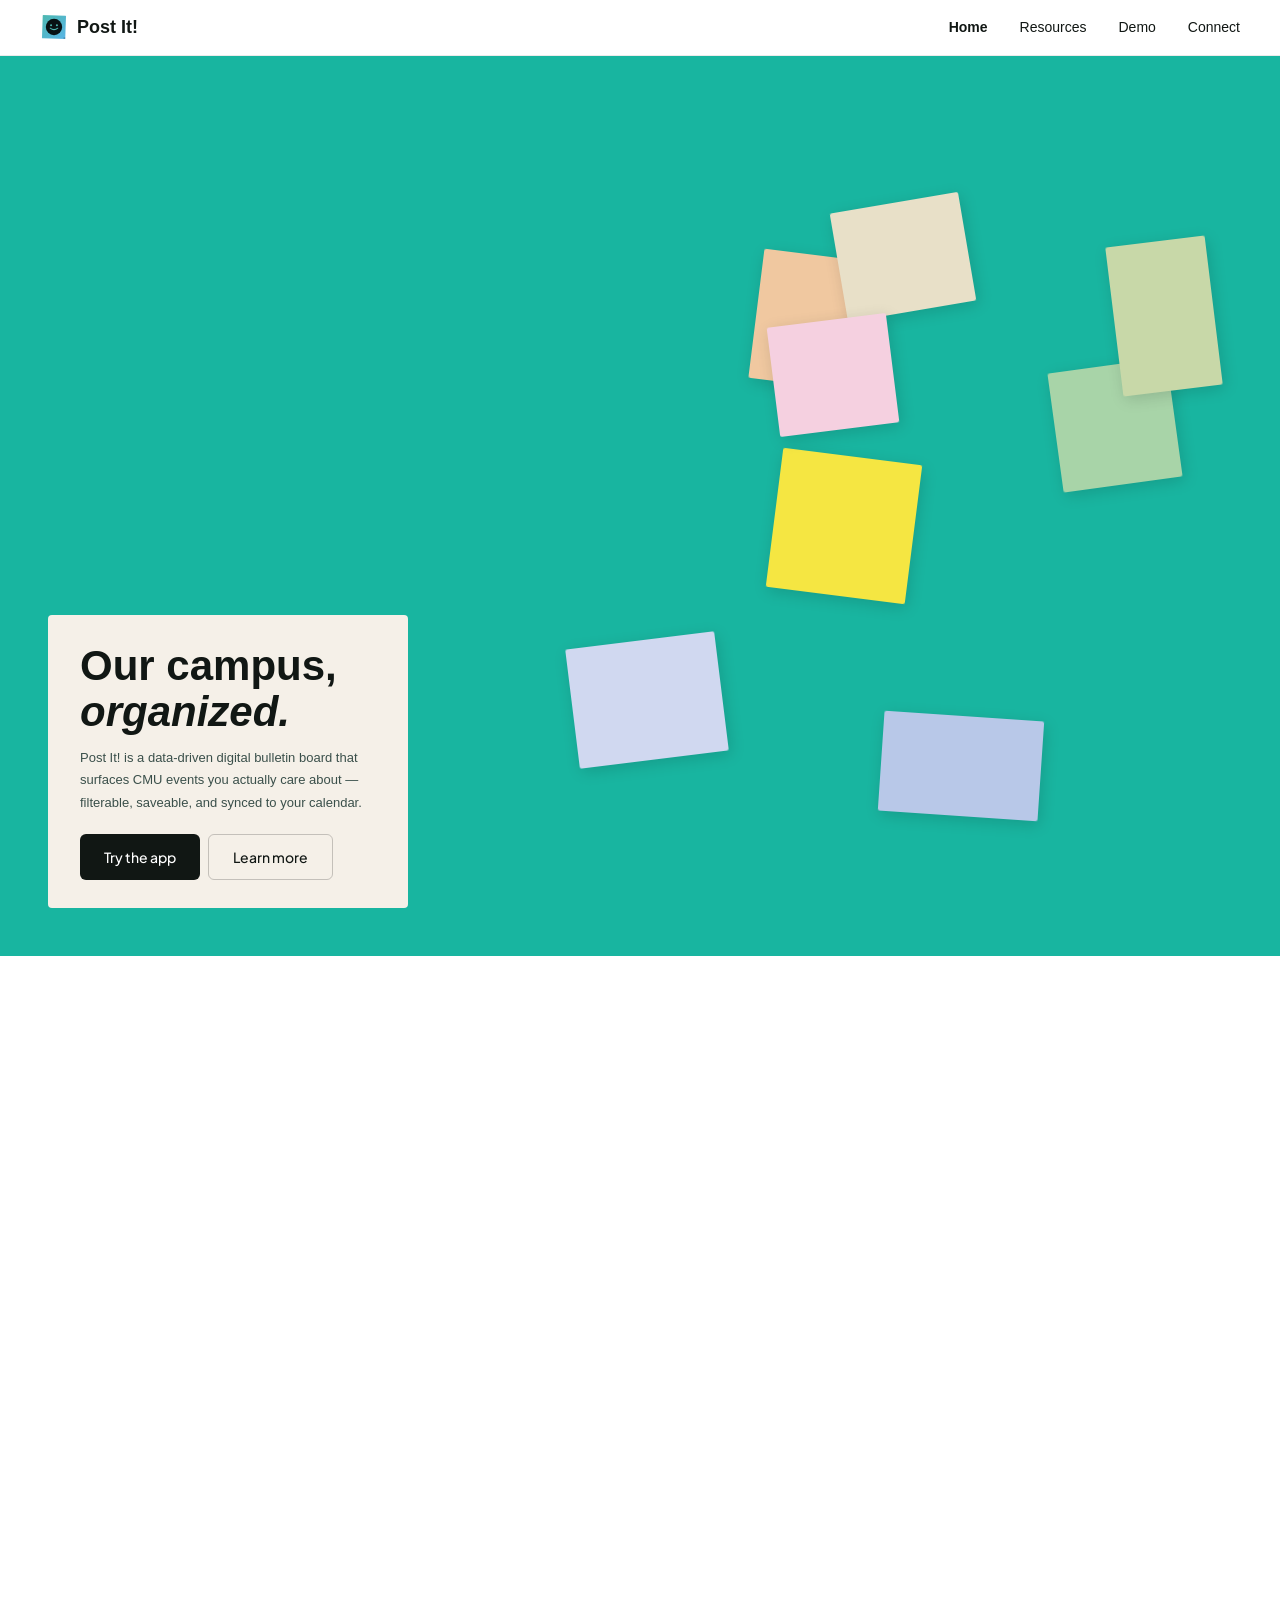
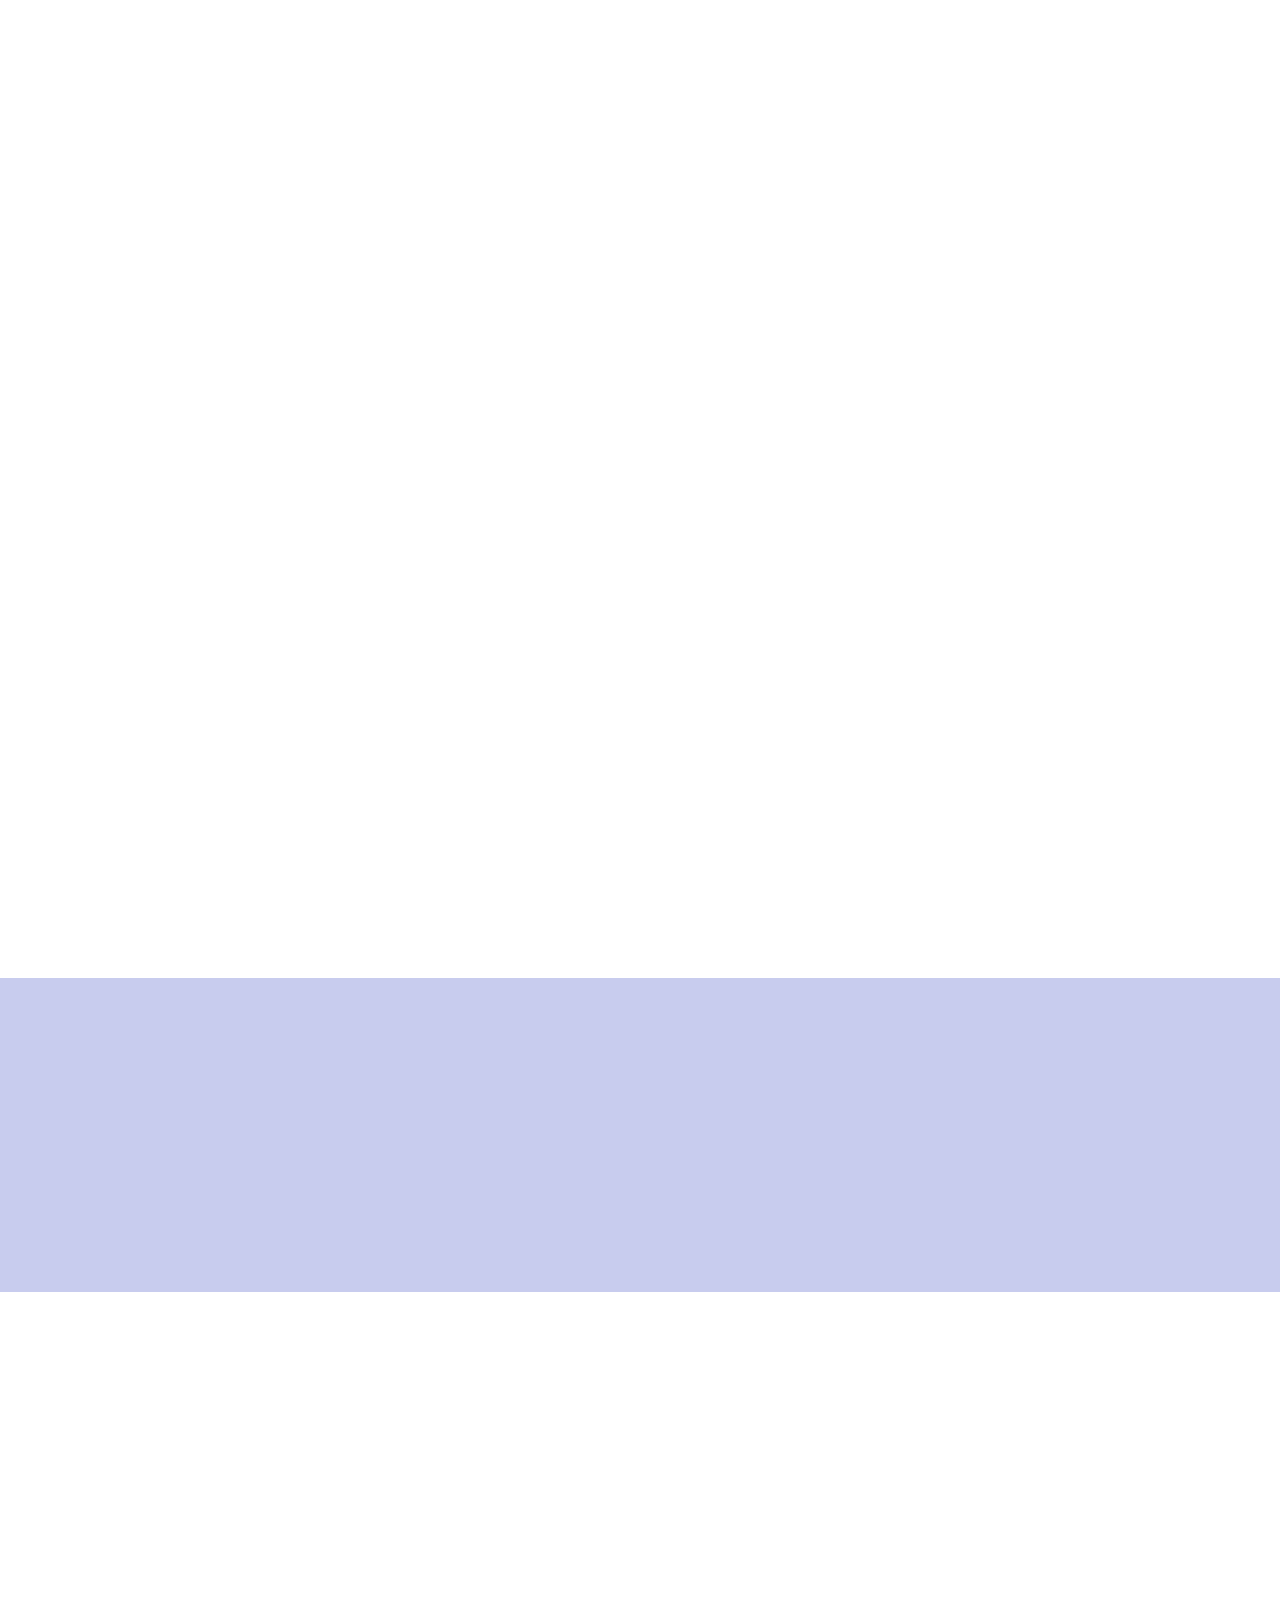
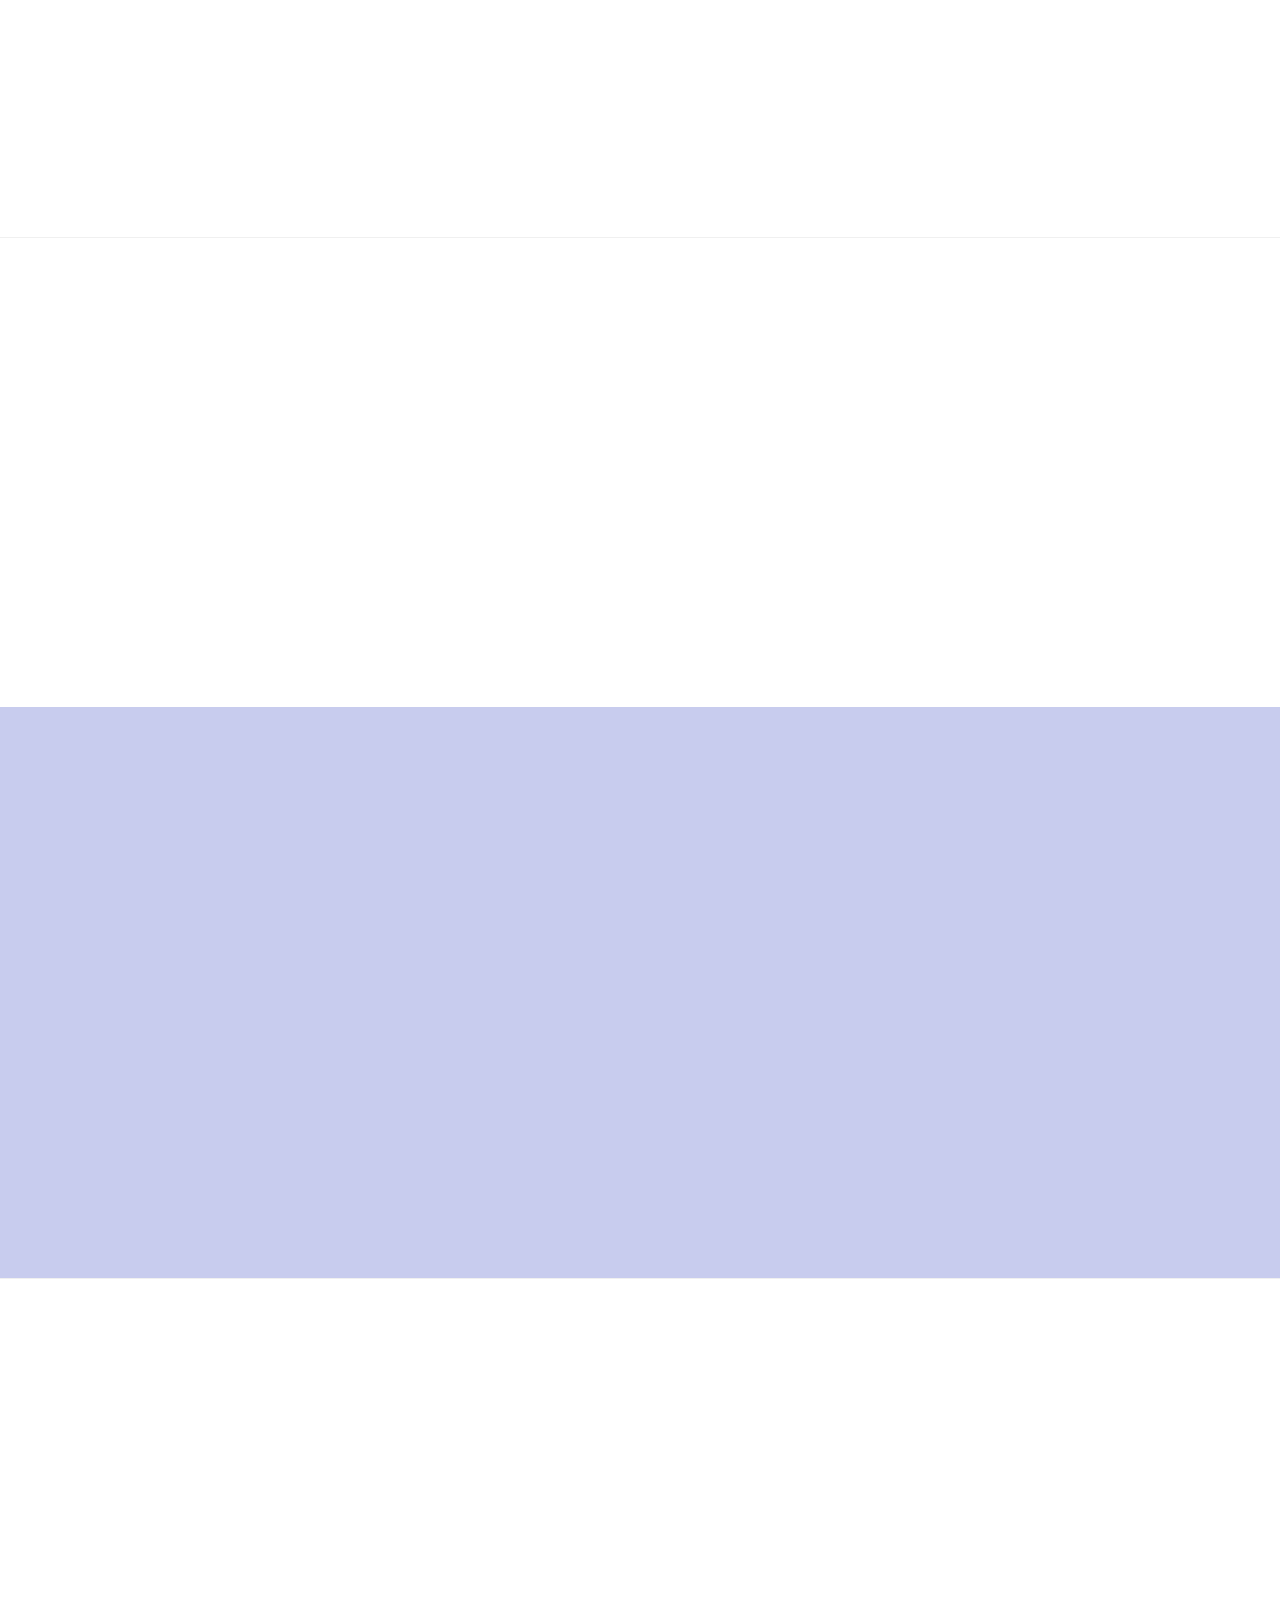
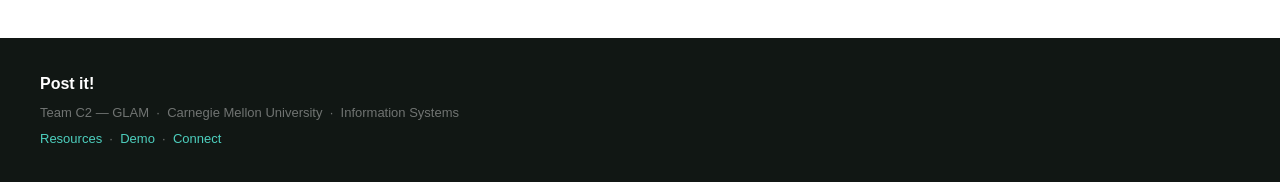
==== commit 20c35efc: "Update index.html" ====
--- a/index.html
+++ b/index.html
@@ -1,3 +1,5 @@
+<!-- We used Figma Makes for the Logo, and Claude AI to make the hero section and help us achieve some details in the demo. -->
+
 <!DOCTYPE html>
 <html lang="en">
 <head>
@@ -429,4 +431,4 @@
 });
 </script>
 </body>
-</html>+</html>
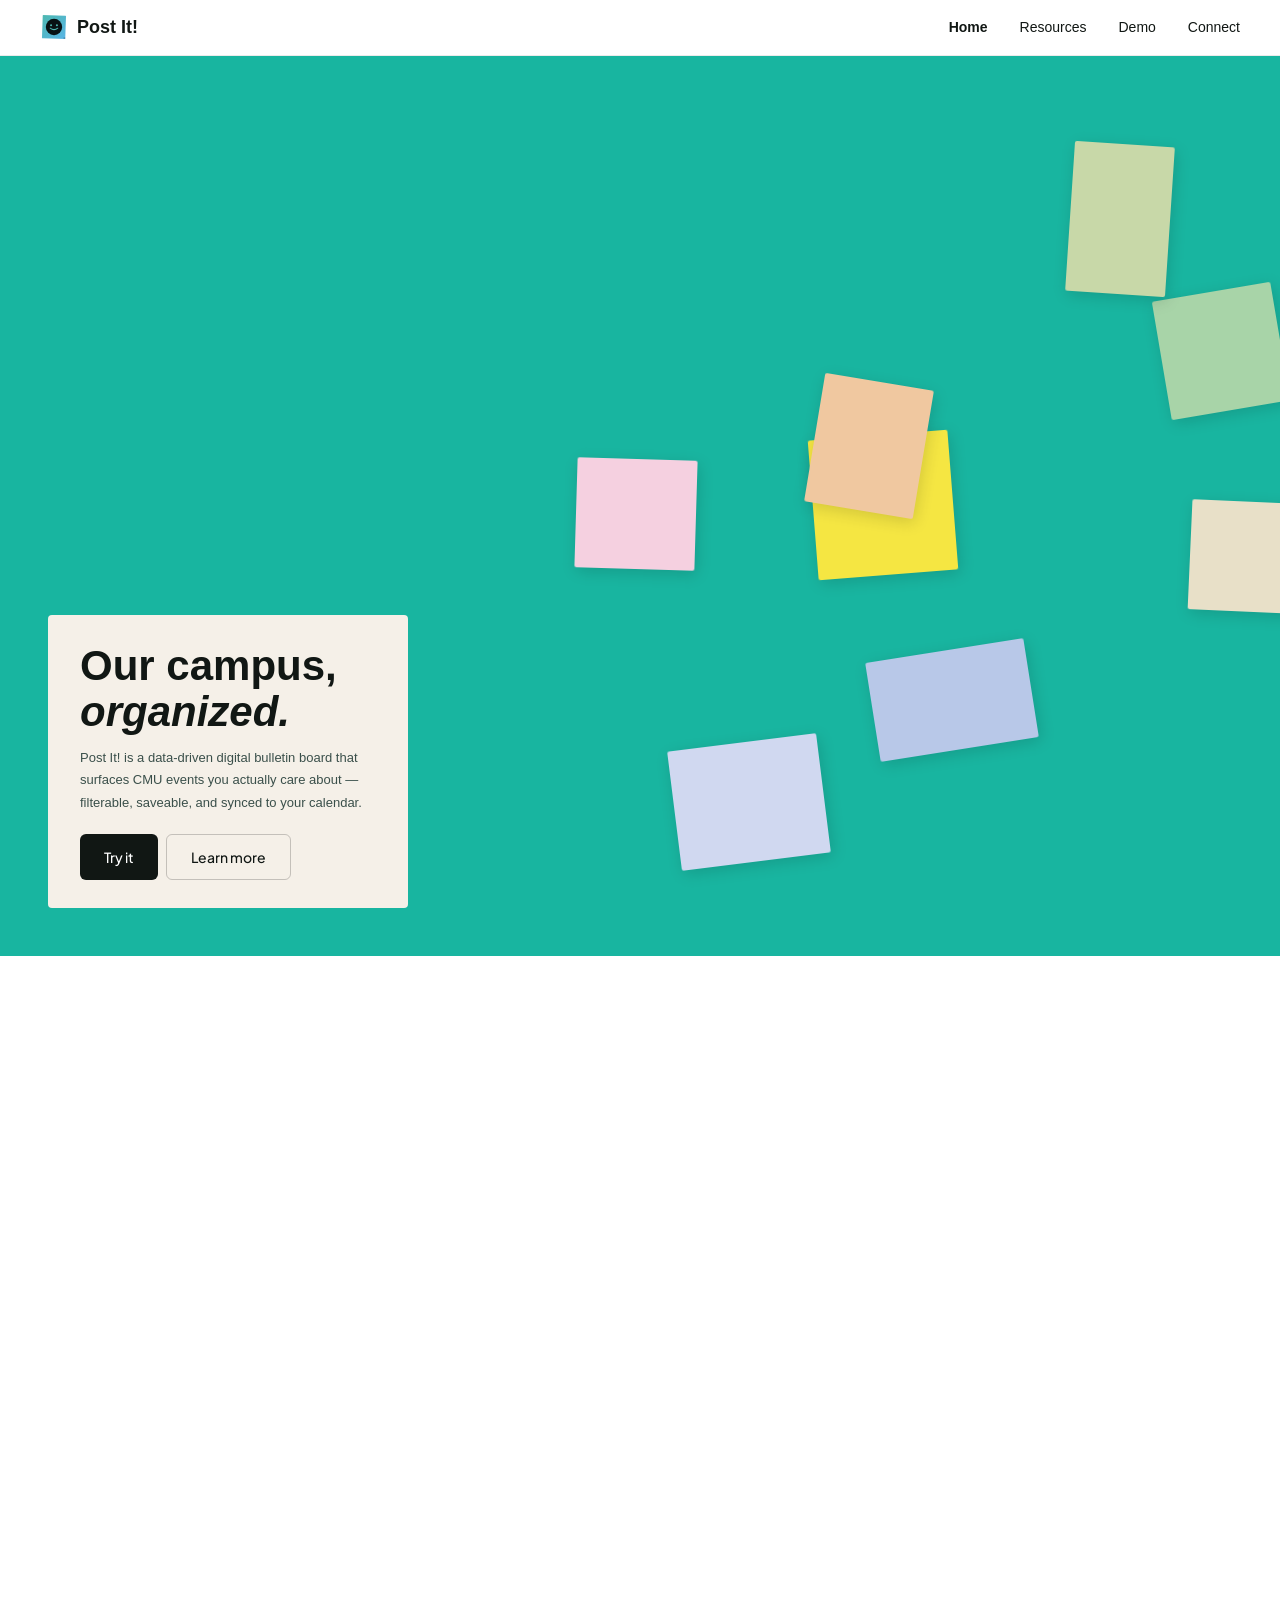
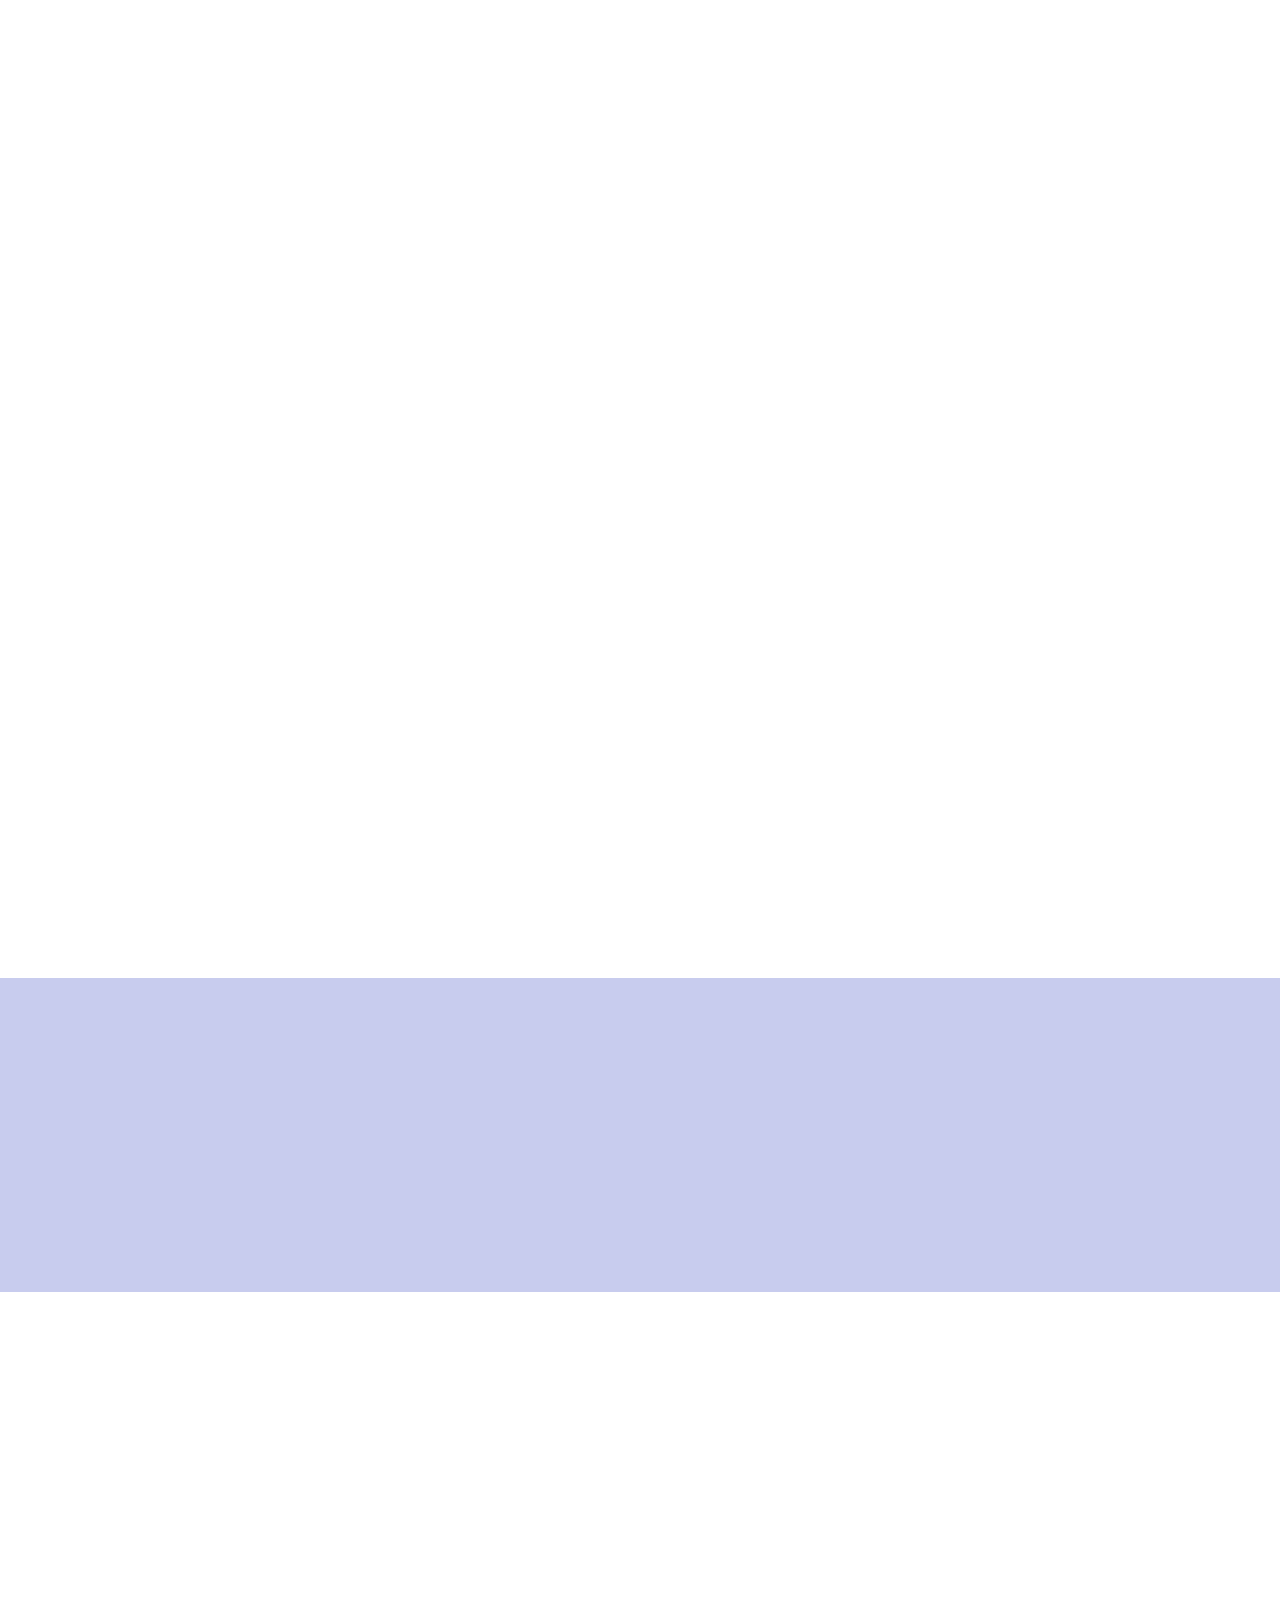
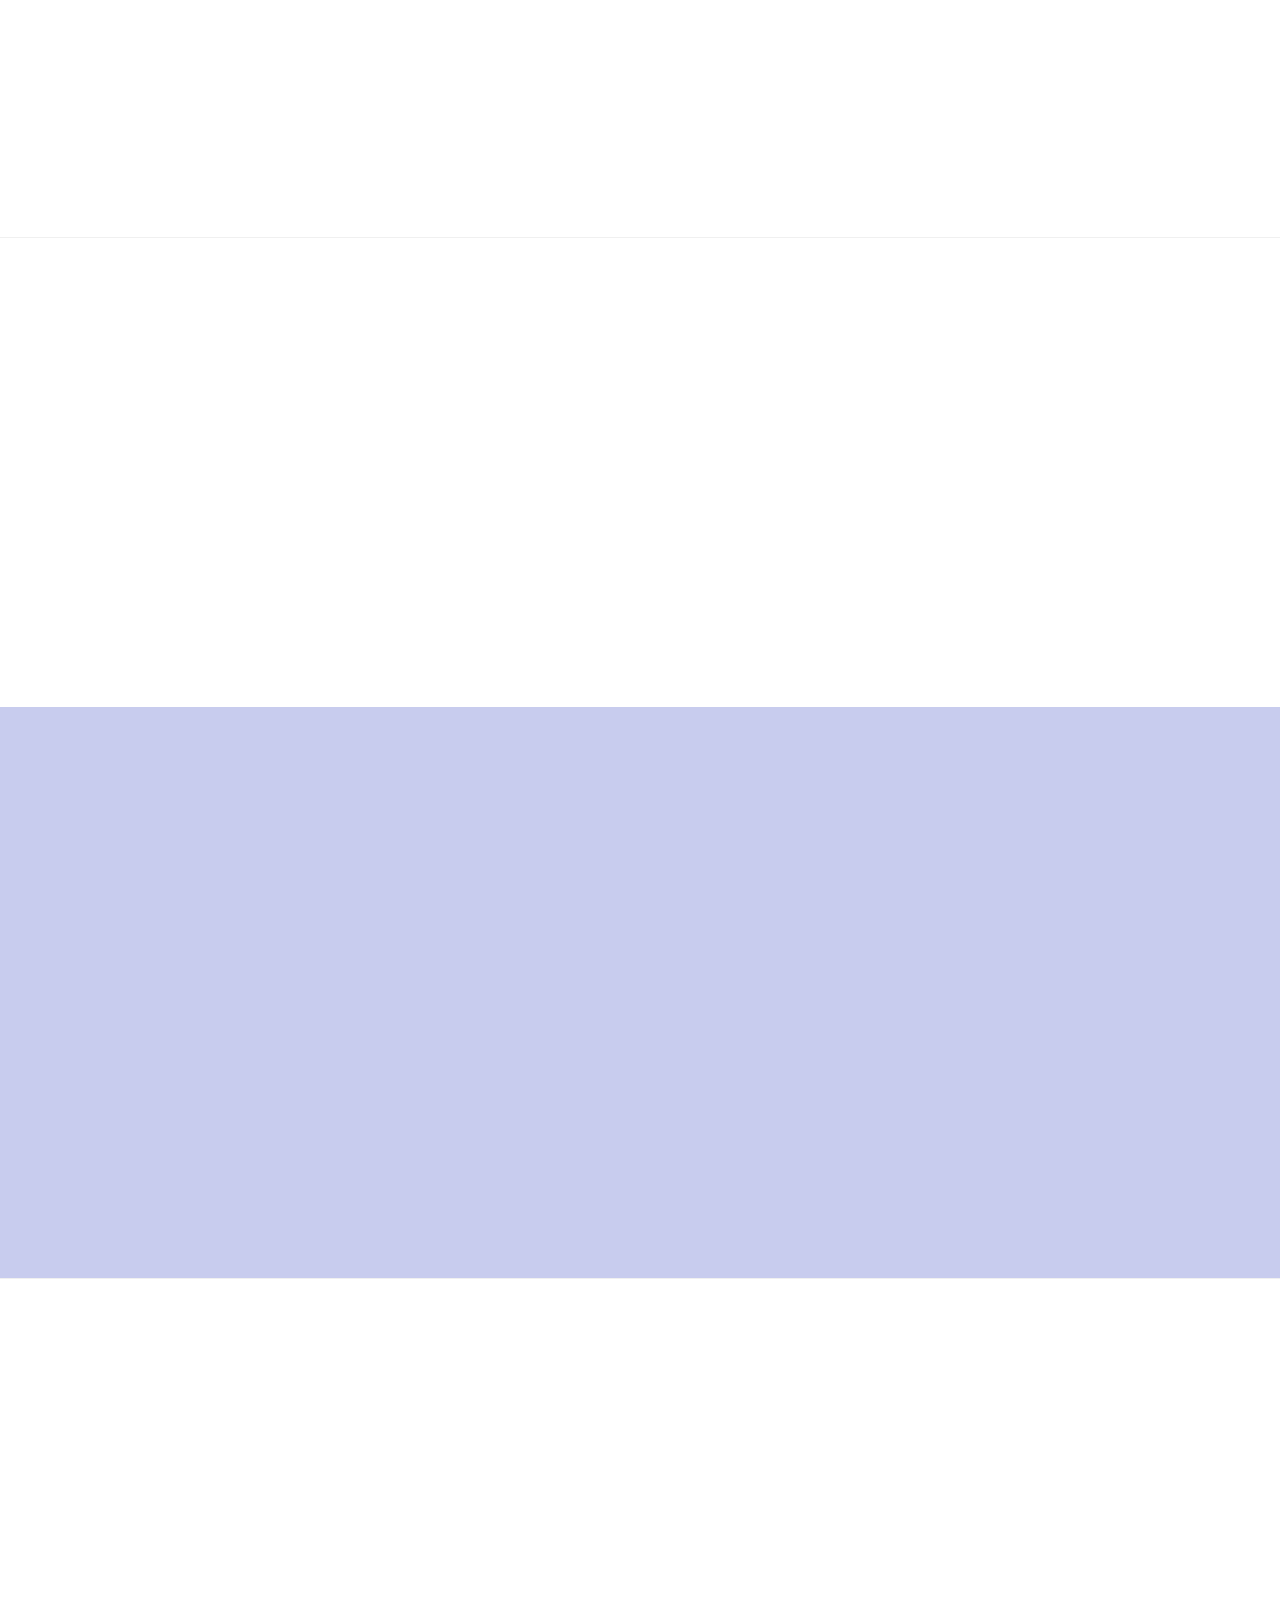
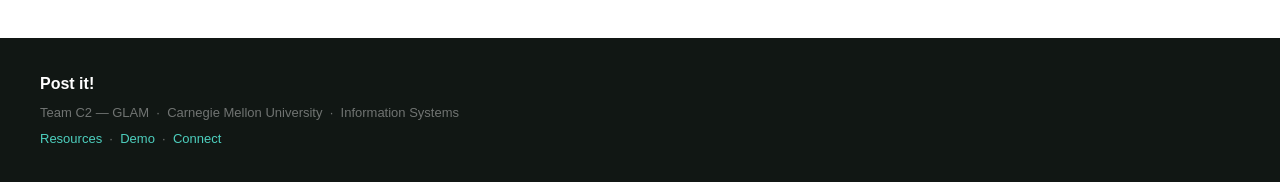
==== commit e60486b4: "Update index.html" ====
--- a/index.html
+++ b/index.html
@@ -171,7 +171,7 @@
     <h1>Our campus,<br><em>organized.</em></h1>
     <p>Post It! is a data-driven digital bulletin board that surfaces CMU events you actually care about — filterable, saveable, and synced to your calendar.</p>
     <div class="hero-btns">
-      <a href="demo.html" class="btn-primary">Try the app</a>
+      <a href="demo.html" class="btn-primary">Try it</a>
       <a href="#problem" class="btn-secondary">Learn more</a>
     </div>
   </div>
